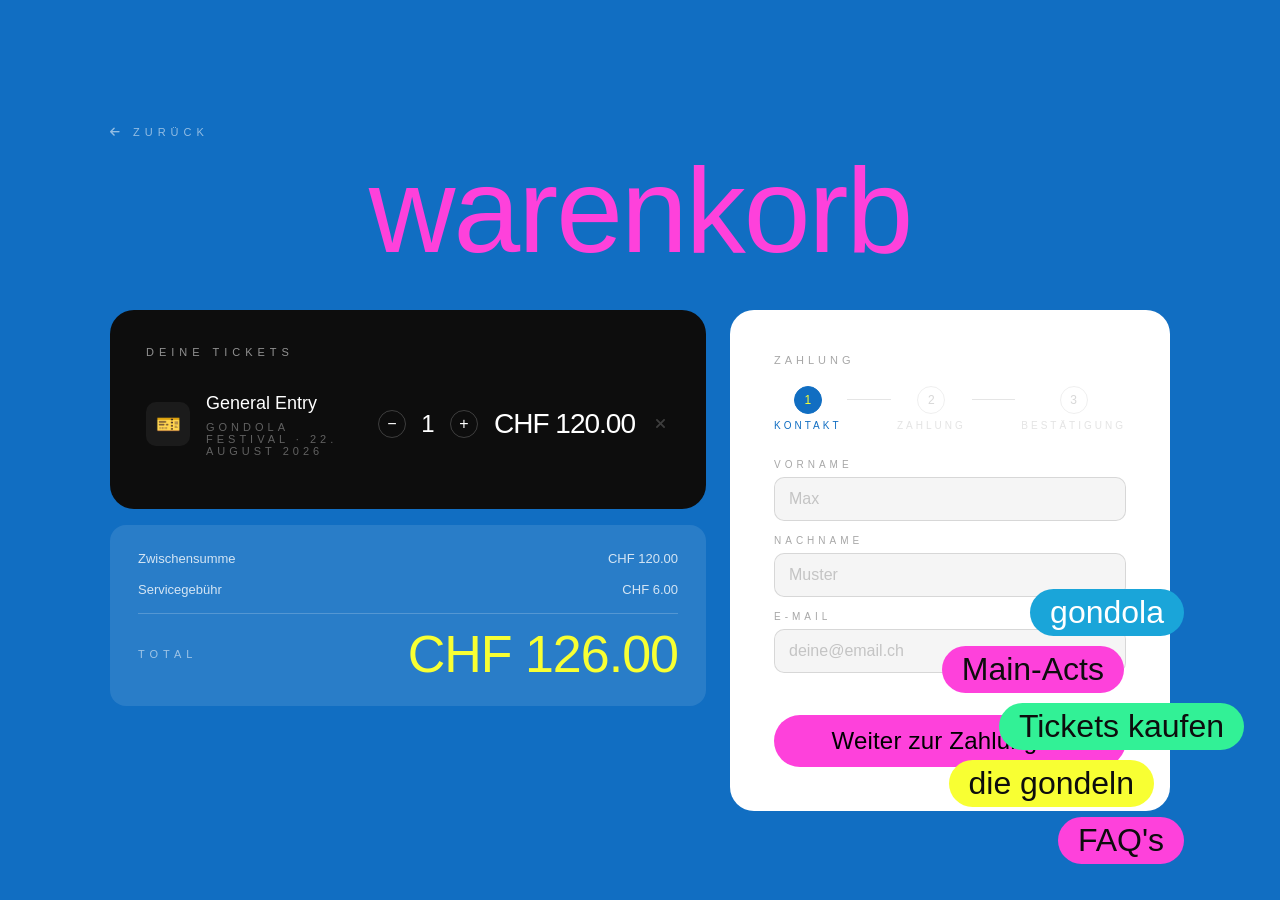
==== cart.html @ 813f3843 "Warenkorb mit Checkout und Zahlungslogik hinzugefügt" ====
<!DOCTYPE html>
<html lang="de">

<head>
    <meta charset="UTF-8">
    <meta name="viewport" content="width=device-width, initial-scale=1.0">
    <title>GONDOLA – Warenkorb</title>
    <link rel="preconnect" href="https://fonts.googleapis.com">
    <link rel="preconnect" href="https://fonts.gstatic.com" crossorigin>
    <link rel="stylesheet" href="style.css">
    <link rel="stylesheet" href="navigation.css">
    <link rel="stylesheet" href="cart.css">
    <link rel="stylesheet" href="https://use.typekit.net/fze1rbx.css">
    <link rel="stylesheet" href="https://cdnjs.cloudflare.com/ajax/libs/font-awesome/6.5.0/css/all.min.css">
</head>

<body>

    <!-- NAVIGATION -->
    <section class="navigation">
        <nav class="gondola-nav" aria-label="Seitennavigation">
            <a href="index.html" class="nav-pill nav-pill--logo">gondola</a>
            <a href="index.html#lineup" class="nav-pill nav-pill--acts">Main-Acts</a>
            <a href="index.html#ticket" class="nav-pill nav-pill--ticket">Tickets kaufen</a>
            <a href="index.html#info" class="nav-pill nav-pill--gondel">die gondeln</a>
            <a href="index.html#steps" class="nav-pill nav-pill--faq">FAQ's</a>
        </nav>
    </section>

    <!-- CART PAGE -->
    <main class="cart-page">

        <div class="cart-container">

            <!-- HEADER -->
            <div class="cart-header">
                <a href="index.html" class="cart-back">
                    <i class="fa fa-arrow-left"></i> Zurück
                </a>
                <h1 class="cart-title">Warenkorb</h1>
            </div>

            <!-- EMPTY STATE -->
            <div class="cart-empty" id="cartEmpty">
                <div class="cart-empty__icon">
                    <i class="fa fa-shopping-cart"></i>
                </div>
                <p class="cart-empty__text">Dein Warenkorb ist leer.</p>
                <a href="index.html#ticket" class="cart-empty__btn">Tickets kaufen</a>
            </div>

            <!-- CART CONTENT (visible when items exist) -->
            <div class="cart-content" id="cartContent">

                <!-- LEFT: Items + Summary -->
                <div class="cart-left">

                    <!-- Items list -->
                    <div class="cart-items-block">
                        <h2 class="cart-section-title">Deine Tickets</h2>
                        <div id="cartItemsList"></div>
                    </div>

                    <!-- Order summary -->
                    <div class="cart-summary-block">
                        <div class="cart-summary-row">
                            <span>Zwischensumme</span>
                            <span id="summarySubtotal">CHF 0.00</span>
                        </div>
                        <div class="cart-summary-row">
                            <span>Servicegebühr</span>
                            <span id="summaryFee">CHF 0.00</span>
                        </div>
                        <div class="cart-summary-row cart-summary-row--total">
                            <span>Total</span>
                            <span id="summaryTotal">CHF 0.00</span>
                        </div>
                    </div>
                </div>

                <!-- RIGHT: Checkout form -->
                <div class="cart-right">
                    <h2 class="cart-section-title">Zahlung</h2>

                    <!-- Step indicator -->
                    <div class="cart-steps">
                        <div class="cart-step cart-step--active" id="step1Indicator">
                            <span class="cart-step__num">1</span>
                            <span class="cart-step__label">Kontakt</span>
                        </div>
                        <div class="cart-step__line"></div>
                        <div class="cart-step" id="step2Indicator">
                            <span class="cart-step__num">2</span>
                            <span class="cart-step__label">Zahlung</span>
                        </div>
                        <div class="cart-step__line"></div>
                        <div class="cart-step" id="step3Indicator">
                            <span class="cart-step__num">3</span>
                            <span class="cart-step__label">Bestätigung</span>
                        </div>
                    </div>

                    <!-- STEP 1: Contact info -->
                    <div class="checkout-step" id="step1">
                        <div class="form-group">
                            <label class="form-label" for="firstName">Vorname</label>
                            <input class="form-input" type="text" id="firstName" placeholder="Max" />
                        </div>
                        <div class="form-group">
                            <label class="form-label" for="lastName">Nachname</label>
                            <input class="form-input" type="text" id="lastName" placeholder="Muster" />
                        </div>
                        <div class="form-group">
                            <label class="form-label" for="email">E-Mail</label>
                            <input class="form-input" type="email" id="email" placeholder="deine@email.ch" />
                        </div>
                        <div class="form-error" id="step1Error"></div>
                        <button class="cart-btn cart-btn--primary" onclick="goToStep2()">
                            Weiter zur Zahlung →
                        </button>
                    </div>

                    <!-- STEP 2: Payment -->
                    <div class="checkout-step hidden" id="step2">

                        <!-- Payment method toggle -->
                        <div class="payment-methods">
                            <button class="payment-tab payment-tab--active" id="tabCard" onclick="selectMethod('card')">
                                <i class="fa fa-credit-card"></i> Kreditkarte
                            </button>
                            <button class="payment-tab" id="tabTwint" onclick="selectMethod('twint')">
                                <img src="images/twint-logo.svg" alt="TWINT" class="twint-logo" onerror="this.style.display='none'; this.nextSibling.style.display='inline'">
                                <span style="display:none;">TWINT</span>
                                TWINT
                            </button>
                        </div>

                        <!-- Credit card form -->
                        <div id="cardForm">
                            <div class="form-group">
                                <label class="form-label" for="cardName">Name auf der Karte</label>
                                <input class="form-input" type="text" id="cardName" placeholder="MAX MUSTER" />
                            </div>
                            <div class="form-group">
                                <label class="form-label" for="cardNumber">Kartennummer</label>
                                <div class="card-input-wrapper">
                                    <input class="form-input" type="text" id="cardNumber" placeholder="0000 0000 0000 0000" maxlength="19" oninput="formatCardNumber(this)" />
                                    <div class="card-icons">
                                        <i class="fa-brands fa-cc-visa"></i>
                                        <i class="fa-brands fa-cc-mastercard"></i>
                                    </div>
                                </div>
                            </div>
                            <div class="form-row">
                                <div class="form-group">
                                    <label class="form-label" for="cardExpiry">Ablaufdatum</label>
                                    <input class="form-input" type="text" id="cardExpiry" placeholder="MM/JJ" maxlength="5" oninput="formatExpiry(this)" />
                                </div>
                                <div class="form-group">
                                    <label class="form-label" for="cardCvc">CVV</label>
                                    <input class="form-input" type="text" id="cardCvc" placeholder="123" maxlength="3" />
                                </div>
                            </div>
                        </div>

                        <!-- TWINT form -->
                        <div id="twintForm" class="hidden">
                            <div class="twint-info">
                                <div class="twint-qr">
                                    <div class="twint-qr__placeholder">
                                        <i class="fa fa-qrcode"></i>
                                    </div>
                                    <p class="twint-qr__label">QR-Code mit TWINT-App scannen</p>
                                </div>
                                <div class="twint-phone">
                                    <p class="form-label">Oder Handynummer eingeben</p>
                                    <div class="form-group">
                                        <label class="form-label" for="twintPhone">Handynummer</label>
                                        <input class="form-input" type="tel" id="twintPhone" placeholder="+41 79 000 00 00" />
                                    </div>
                                </div>
                            </div>
                        </div>

                        <div class="form-error" id="step2Error"></div>

                        <div class="checkout-actions">
                            <button class="cart-btn cart-btn--secondary" onclick="goToStep1()">← Zurück</button>
                            <button class="cart-btn cart-btn--primary" onclick="processPayment()">
                                Jetzt bezahlen · <span id="payBtnTotal">CHF 0.00</span>
                            </button>
                        </div>

                        <div class="cart-secure">
                            <i class="fa fa-lock"></i> Sichere SSL-Verschlüsselung
                        </div>
                    </div>

                    <!-- STEP 3: Confirmation -->
                    <div class="checkout-step hidden" id="step3">
                        <div class="confirmation">
                            <div class="confirmation__icon">
                                <i class="fa fa-check"></i>
                            </div>
                            <h3 class="confirmation__title">Bestellung bestätigt!</h3>
                            <p class="confirmation__text">
                                Deine Tickets für GONDOLA 2026 wurden erfolgreich bestellt.<br>
                                Du erhältst dein PDF-Ticket in Kürze per E-Mail an <strong id="confirmEmail"></strong>.
                            </p>
                            <div class="confirmation__details">
                                <div class="confirmation__row">
                                    <span>Event</span>
                                    <span>GONDOLA Festival 2026</span>
                                </div>
                                <div class="confirmation__row">
                                    <span>Datum</span>
                                    <span>22. August 2026</span>
                                </div>
                                <div class="confirmation__row">
                                    <span>Ort</span>
                                    <span>Säntis, Schwägalp</span>
                                </div>
                                <div class="confirmation__row confirmation__row--total">
                                    <span>Bezahlt</span>
                                    <span id="confirmTotal"></span>
                                </div>
                            </div>
                            <a href="index.html" class="cart-btn cart-btn--primary" style="text-align:center; display:block;">Zurück zur Startseite</a>
                        </div>
                    </div>

                </div>
            </div>

        </div>
    </main>

    <script src="cart.js"></script>

</body>
</html>
---- style.css ----
/* ============================================
   RESET & GLOBAL
   ============================================ */

* {
    margin: 0;
    padding: 0;
    box-sizing: border-box;
}

html,
body {
    width: 100%;
    height: 100%;
    overflow-x: hidden;
    text-rendering: optimizeLegibility;
    -webkit-font-smoothing: antialiased;
    scroll-behavior: smooth;
    scroll-snap-type: y mandatory;
}

body {
    font-family: 'DM Sans', -apple-system, BlinkMacSystemFont, sans-serif;
    color: #0d0d0d;
}


/* ============================================
   HERO SECTION (Partnerin – unverändert)
   ============================================ */

.hero {
    width: 100%;
    height: 100vh;
    min-height: 600px;
    display: flex;
    flex-direction: column;
    overflow: hidden;
    background-color: #1AA5D9;
    position: relative;
}

.hero-info {
    text-align: center;
    padding: 0 20px;
    flex: 1 1 auto;
    display: flex;
    flex-direction: column;
    justify-content: center;
}

.hero-subtitle {
    font-size: clamp(14px, 2vw, 24px);
    font-weight: 500;
    color: rgba(255, 255, 255, 0.9);
    margin-bottom: 8px;
    letter-spacing: 0.5px;
    text-transform: uppercase;
}

.hero-date {
    font-size: clamp(12px, 1.8vw, 20px);
    font-weight: 400;
    color: rgba(255, 255, 255, 0.8);
    letter-spacing: 0.3px;
}

.hero-content {
    position: relative;
    width: 100%;
    height: 80%;
    display: flex;
    flex-direction: column;
    align-items: center;
    --font-size: clamp(60px, 15vw, 400px);
}

.hero-title {
    font-family: please-vf;
    position: absolute;
    top: 0;
    line-height: 1;
    font-size: var(--font-size);
    font-weight: 900;
    letter-spacing: -2px;
    color: #FE41DB;
    text-align: center;
    white-space: nowrap;
}

.mountain-image {
    display: block;
    z-index: 10;
    object-fit: cover;
    object-position: center top;
    margin-top: calc(var(--font-size) / 2);
    width: 100%;
    height: 100%;
}

/* ============================================
   GONDELA / CABLE CARS
   ============================================ */

.cable-line {
    position: absolute;
    inset: 0;
    z-index: 20;
    pointer-events: none;
}

.gondola {
    position: absolute;
    width: clamp(48px, 7.5vw, 96px);
    left: 0;
    bottom: 0;
    will-change: transform;
    animation: gondolaRide 18s linear infinite both;
}

.gondola--1 {
    animation-delay: 0s;
}

.gondola--2 {
    animation-delay: 4.5s;
}

.gondola--3 {
    animation-delay: 9s;
}

.gondola--4 {
    animation-delay: 13.5s;
}

@keyframes gondolaRide {
    0% {
        transform: translate(-100%, 50%);
    }

    100% {
        transform: translate(110vw, -50vh);
    }
}

@media (max-width: 768px) {
    .gondola {
        width: clamp(28px, 8vw, 52px);
    }
}

@media (max-width: 480px) {
    .gondola {
        width: clamp(22px, 7vw, 40px);
    }
}

/* ============================================
   INFO BLOCK
   ============================================ */





















/* ============================================
   ANIMATIONS
   ============================================ */

@keyframes revealUp {
    from {
        opacity: 0;
        transform: translateY(30px);
    }

    to {
        opacity: 1;
        transform: translateY(0);
    }
}

@keyframes fadeIn {
    from {
        opacity: 0;
        transform: translateY(20px);
    }

    to {
        opacity: 1;
        transform: translateY(0);
    }
}

/* ============================================
   RESPONSIVE
   ============================================ */

@media (max-width: 768px) {
    .main-inner {
        padding: 0 24px;
    }

    .info-block {
        margin-top: 60px;
    }
}

@media (max-width: 480px) {
    .hero {
        min-height: 400px;
    }

    .hero-subtitle {
        font-size: clamp(12px, 3vw, 16px);
    }

    .hero-date {
        font-size: clamp(10px, 2.5vw, 14px);
    }

    .main-inner {
        padding: 0 16px;
    }

    .lineup-tier {
        flex-wrap: wrap;
        justify-content: center;
        gap: 0 12px;
    }

    .step-num {
        min-width: 50px;
    }

    .step-desc {
        padding-left: 16px;
    }
}

@media (max-width: 360px) {
    .hero {
        min-height: 350px;
    }
}






/* ============================================
   SCROLL-HINWEIS SECTION
   ============================================ */

.scroll-hint {
    position: relative;
    width: 100%;
    min-height: 100vh;
    padding: 60px 20px;
    display: flex;
    flex-direction: column;
    align-items: center;
    justify-content: center;
    background-color: #ffffff;
    text-align: center;
    z-index: 10;
}

.scroll-hint h2 {
    font-size: clamp(28px, 5vw, 48px);
    font-weight: 900;
    color: #107DFE;
    margin-bottom: 16px;
    letter-spacing: -0.5px;
}

.scroll-hint p {
    font-size: clamp(14px, 2vw, 20px);
    color: #666666;
    margin-bottom: 40px;
    max-width: 600px;
}

.scroll-arrow {
    margin-top: 20px;
    color: #107DFE;
    animation: bounceArrow 2s infinite;
}

.scroll-arrow svg {
    display: block;
}

@keyframes bounceArrow {

    0%,
    100% {
        transform: translateY(0);
    }

    50% {
        transform: translateY(10px);
    }
}

/* ============================================
   ANIMATION & EFFECTS
   ============================================ */

@keyframes fadeIn {
    from {
        opacity: 0;
        transform: translateY(20px);
    }

    to {
        opacity: 1;
        transform: translateY(0);
    }
}

/* .hero-info {
    animation: fadeIn 1s ease-out 0.3s both;
} */

/* .hero-title {
    animation: fadeIn 1s ease-out 0.6s both;
} */

.hero-mountain {
    animation: fadeIn 1.2s ease-out 0.9s both;
}

/* ============================================
   RESPONSIVENESS FOR SCROLL-HINT SECTION
   ============================================ */

@media (max-width: 768px) {
    .scroll-hint {
        min-height: 80vh;
        padding: 40px 20px;
    }

    .scroll-hint h2 {
        font-size: clamp(24px, 4vw, 40px);
    }

    .scroll-hint p {
        font-size: clamp(13px, 1.8vw, 18px);
    }
}

@media (max-width: 480px) {
    .scroll-hint {
        min-height: 70vh;
        padding: 30px 16px;
    }

    .scroll-hint h2 {
        margin-bottom: 12px;
    }

    .scroll-hint p {
        margin-bottom: 30px;
    }

    .scroll-arrow svg {
        width: 20px;
        height: 20px;
    }
}
/* ===== WARENKORB ===== */

.cart-icon {
    position: fixed;
    top: 24px;
    right: 24px;
    z-index: 9999;

    width: 48px;
    height: 48px;
    border-radius: 50%;

    display: flex;
    align-items: center;
    justify-content: center;

    cursor: pointer;

    background: #1AA5D9;
    color: white;

    font-size: 20px;
}

.cart-icon span {
    position: absolute;
    top: -5px;
    right: -5px;

    min-width: 18px;
    height: 18px;

    background: #107DFE;
    color: white;

    font-size: 20px;
    border-radius: 50%;

    display: flex;
    align-items: center;
    justify-content: center;
}

.cart {
    position: fixed;
    top: 80px;
    right: 24px;
    z-index: 9999;

    width: 260px;
    padding: 15px;

    border-radius: 12px;

    background: white;
    box-shadow: 0 10px 30px rgba(0,0,0,0.2);
}

.cart li {
    padding: 6px 0;
    font-size: 14px;
    border-bottom: 1px solid #eee;
}

.hidden {
    display: none;
}
---- navigation.css ----
.gondola-nav {
    position: fixed;
    bottom: 36px;
    right: 36px;
    z-index: 1000;
    display: flex;
    flex-direction: column;
    align-items: flex-end;
    gap: 10px;
    pointer-events: none;
}

.nav-pill {
    pointer-events: all;
    display: inline-flex;
    align-items: center;
    padding: 5px 20px;
    border-radius: 100px;
    font-family: please-vf, 'Bebas Neue', sans-serif;
    font-size: 32px;
    font-weight: 300;
    color: #0d0d0d;
    text-decoration: none;
    white-space: nowrap;
    cursor: pointer;
    transition: transform 0.2s cubic-bezier(0.34, 1.56, 0.64, 1), filter 0.2s ease;
}

.nav-pill:hover {
    transform: scale(1.07) translateX(-4px);
    filter: brightness(1.08);
}

.nav-pill:active {
    transform: scale(0.97);
}

.nav-pill--logo {
    background: #1AA5D9;
    color: #ffffff;
    border-radius: 200px;
    padding: 5px 20px;
    margin-right: 60px;
}
.nav-pill--logo:hover {
  filter: drop-shadow(0 0 8px #1AA5D9) drop-shadow(0 0 22px rgba(26, 165, 217, 0.6));
}

.nav-pill--acts {
    background: #FE41DB;
    margin-right: 120px;
}
.nav-pill--acts:hover {
  filter: drop-shadow(0 0 8px #FE41DB) drop-shadow(0 0 22px rgba(254, 65, 219, 0.6));
}

.nav-pill--ticket {
    background: #32F196;
    margin-right: 0px;
}
.nav-pill--ticket:hover {
  filter: drop-shadow(0 0 8px #32F196) drop-shadow(0 0 22px rgba(50, 241, 150, 0.6));
}


.nav-pill--gondel {
    background: #F8FF33;
    margin-right: 90px;
}
.nav-pill--gondel:hover {
  filter: drop-shadow(0 0 8px #F8FF33) drop-shadow(0 0 22px rgba(248, 255, 51, 0.6));
}

.nav-pill--faq {
    background: #FE41DB;
    margin-right: 60px;
}
.nav-pill--faq:hover {
  filter: drop-shadow(0 0 8px #FE41DB) drop-shadow(0 0 22px rgba(254, 65, 219, 0.6));
}

.nav-pill.is-active {
    outline: 3px solid #0d0d0d;
    outline-offset: 2px;
}

@media (max-width: 768px) {
    .gondola-nav {
        bottom: 20px;
        right: 50%;
        transform: translateX(50%);
        flex-direction: row;
        flex-wrap: wrap;
        justify-content: center;
        gap: 6px;
        width: calc(100% - 32px);
    }

    .nav-pill {
        font-size: 17px;
        padding: 10px 18px;
    }

    .nav-pill--acts,
    .nav-pill--ticket,
    .nav-pill--gondel,
    .nav-pill--faq {
        margin-right: 0;
    }

    .nav-cart-circle {
        width: 40px;
        height: 40px;
    }
}
---- cart.css ----
/* ═══════════════════════════════════════
   CART PAGE
   Design-System orientiert an ticket.css
   ─────────────────────────────────────
   Farben:
     Background    #116EC2
     Akzent Pink   #FE41DB
     Akzent Gelb   #F8FF33
     Akzent Grün   #32F196
     Akzent Blau   #1AA5D9
     Dunkel        #0d0d0d
     Weiss         #ffffff
   ─────────────────────────────────────
   Typografie:
     H1 Titel      please-vf, 900, 64px, lowercase
     H2            please-display-vf, 500, 48px
     H3            please-display-vf, 500, 36px
     H4            please-display-vf, 500, 24px
     Paragraph     Elza, 400, 18px, lh 1.5
     Small         Elza, 400, 11px, ls 5px, uppercase
   ═══════════════════════════════════════ */

/* ── Base ── */
.cart-page,
.cart-page * {
    font-family: 'Elza', 'DM Sans', sans-serif;
    font-weight: 400;
}

/* ═══════════════════════════════════════
   LAYOUT
   ═══════════════════════════════════════ */

.cart-page {
    width: 100%;
    min-height: 100vh;
    background-color: #116EC2;
    display: flex;
    align-items: flex-start;
    justify-content: center;
    padding: clamp(100px, 14vh, 140px) clamp(16px, 5vw, 80px) clamp(60px, 10vh, 120px);
    position: relative;
    overflow: hidden;
}

.cart-container {
    width: 100%;
    max-width: 1060px;
    display: flex;
    flex-direction: column;
    gap: 40px;
    position: relative;
    z-index: 1;
}

/* ── Header ── */
.cart-header {
    display: flex;
    flex-direction: column;
    align-items: center;
    text-align: center;
    gap: 12px;
    opacity: 0;
    transform: translateY(24px);
    transition: opacity 0.7s cubic-bezier(0.22,1,0.36,1), transform 0.7s cubic-bezier(0.22,1,0.36,1);
}
.cart-header.revealed { opacity: 1; transform: translateY(0); }

.cart-back {
    display: inline-flex;
    align-items: center;
    gap: 8px;
    color: rgba(255,255,255,0.55);
    text-decoration: none;
    font-family: 'Elza', 'DM Sans', sans-serif;
    font-size: 11px;
    font-weight: 400;
    letter-spacing: 5px;
    text-transform: uppercase;
    align-self: flex-start;
    transition: color 0.2s;
}
.cart-back:hover { color: #F8FF33; }

/* H1 — please-vf Heavy 64px lowercase */
.cart-title {
    font-family: please-vf, 'Bebas Neue', sans-serif;
    font-size: clamp(48px, 10vw, 120px);
    font-weight: 500;
    line-height: 1;
    color: #FE41DB;
    letter-spacing: -2px;
    text-transform: lowercase;
    margin: 0;
}

/* ── Empty state ── */
.cart-empty {
    display: flex;
    flex-direction: column;
    align-items: center;
    justify-content: center;
    gap: 20px;
    padding: 80px 24px;
    text-align: center;
}
.cart-empty__icon {
    font-size: 48px;
    color: rgba(255,255,255,0.2);
}
.cart-empty__text {
    font-family: 'Elza', 'DM Sans', sans-serif;
    font-weight: 400;
    font-size: 18px;
    line-height: 1.5;
    color: rgba(255,255,255,0.7);
}
.cart-empty__btn {
    display: inline-block;
    background: #FE41DB;
    color: #000;
    font-family: please-vf, 'Bebas Neue', sans-serif;
    font-weight: 300;
    font-size: 22px;
    padding: 12px 32px;
    border-radius: 100px;
    text-decoration: none;
    transition: filter 0.2s, transform 0.15s;
    letter-spacing: 0.2px;
}
.cart-empty__btn:hover {
    filter: drop-shadow(0 0 3px #FE41DB) drop-shadow(0 0 7px #FE41DB);
    transform: scale(1.04);
}

/* ── Two-column grid ── */
.cart-content {
    display: grid;
    grid-template-columns: 1fr 440px;
    gap: 24px;
    align-items: start;
    opacity: 0;
    transform: translateY(32px);
    transition: opacity 0.75s cubic-bezier(0.22,1,0.36,1) 0.15s, transform 0.75s cubic-bezier(0.22,1,0.36,1) 0.15s;
}
.cart-content.revealed { opacity: 1; transform: translateY(0); }

@media (max-width: 900px) {
    .cart-content { grid-template-columns: 1fr; }
}

/* ─────────────────────────────────────
   LEFT COLUMN
   ───────────────────────────────────── */

/* Section title — Elza uppercase tracking (wie ticket-eyebrow) */
.cart-section-title {
    font-family: 'Elza', 'DM Sans', sans-serif;
    font-size: 11px;
    font-weight: 400;
    letter-spacing: 5px;
    text-transform: uppercase;
    color: rgba(255,255,255,0.55);
    margin: 0 0 16px;
}

/* Items block — weisser Karten-Look wie ticket-card */
.cart-items-block {
    background: #0d0d0d;
    border-radius: 24px;
    padding: clamp(20px, 4vw, 36px);
    margin-bottom: 16px;
}

.cart-item {
    display: flex;
    align-items: center;
    gap: 16px;
    padding: 16px 0;
    border-bottom: 1px solid rgba(255,255,255,0.07);
}
.cart-item:last-child { border-bottom: none; }

.cart-item__badge {
    width: 44px;
    height: 44px;
    background: rgba(255,255,255,0.06);
    border-radius: 10px;
    display: flex;
    align-items: center;
    justify-content: center;
    font-size: 20px;
    flex-shrink: 0;
}

.cart-item__info { flex: 1; }

.cart-item__name {
    font-family: 'Elza', 'DM Sans', sans-serif;
    font-weight: 400;
    font-size: 18px;
    line-height: 1.5;
    color: #fff;
    margin: 0 0 4px;
}
.cart-item__sub {
    font-family: 'Elza', 'DM Sans', sans-serif;
    font-size: 11px;
    font-weight: 400;
    letter-spacing: 4px;
    text-transform: uppercase;
    color: rgba(255,255,255,0.35);
    margin: 0;
}

.cart-item__qty { display: flex; align-items: center; gap: 12px; }
.cart-item__qty-btn {
    width: 28px;
    height: 28px;
    border-radius: 50%;
    border: 1px solid rgba(255,255,255,0.2);
    background: transparent;
    color: #fff;
    font-size: 16px;
    cursor: pointer;
    display: flex;
    align-items: center;
    justify-content: center;
    transition: background 0.2s, border-color 0.2s;
}
.cart-item__qty-btn:hover { background: rgba(255,255,255,0.1); border-color: rgba(255,255,255,0.4); }

.cart-item__qty-num {
    font-family: please-vf, sans-serif;
    font-weight: 500;
    font-size: 24px;
    color: #fff;
    min-width: 20px;
    text-align: center;
    line-height: 1;
}

.cart-item__price {
    font-family: please-vf, sans-serif;
    font-weight: 500;
    font-size: 28px;
    color: #fff;
    min-width: 100px;
    text-align: right;
    letter-spacing: -1px;
    line-height: 1;
}

.cart-item__remove {
    background: transparent;
    border: none;
    color: rgba(255,255,255,0.2);
    font-size: 14px;
    cursor: pointer;
    padding: 4px;
    transition: color 0.2s;
}
.cart-item__remove:hover { color: #FE41DB; }

/* Summary block */
.cart-summary-block {
    background: rgba(255,255,255,0.1);
    border-radius: 16px;
    padding: 18px 28px;
}

.cart-summary-row {
    display: flex;
    justify-content: space-between;
    align-items: center;
    font-family: 'Elza', 'DM Sans', sans-serif;
    font-size: 13px;
    font-weight: 400;
    color: rgba(255,255,255,0.8);
    padding: 8px 0;
}

/* Total — please-vf wie ticket-price__amount */
.cart-summary-row--total {
    border-top: 1px solid rgba(255,255,255,0.2);
    margin-top: 8px;
    padding-top: 14px;
}
.cart-summary-row--total span:first-child {
    font-family: 'Elza', 'DM Sans', sans-serif;
    font-size: 11px;
    font-weight: 400;
    letter-spacing: 5px;
    text-transform: uppercase;
    color: rgba(255,255,255,0.55);
}
.cart-summary-row--total span:last-child {
    font-family: please-vf, 'Bebas Neue', sans-serif;
    font-size: clamp(36px, 5vw, 52px);
    font-weight: 500;
    color: #F8FF33;
    letter-spacing: -1px;
    line-height: 1;
}

/* ─────────────────────────────────────
   RIGHT COLUMN — Checkout panel
   Weisse Karte wie ticket-card__right
   ───────────────────────────────────── */

.cart-right {
    background: #ffffff;
    border-radius: 24px;
    padding: clamp(28px, 5vw, 44px);
    position: sticky;
    top: 100px;
    display: flex;
    flex-direction: column;
    gap: 0;
}

/* Section title im weissen Panel */
.cart-right .cart-section-title {
    font-size: 11px;
    letter-spacing: 4px;
    text-transform: uppercase;
    color: rgba(0,0,0,0.35);
    margin-bottom: 20px;
}

/* ── Steps ── */
.cart-steps {
    display: flex;
    align-items: center;
    margin-bottom: 28px;
}
.cart-step {
    display: flex;
    flex-direction: column;
    align-items: center;
    gap: 6px;
    opacity: 0.3;
    transition: opacity 0.3s;
}
.cart-step--active { opacity: 1; }
.cart-step--done   { opacity: 0.5; }

.cart-step__num {
    width: 28px;
    height: 28px;
    border-radius: 50%;
    border: 1.5px solid rgba(0,0,0,0.2);
    display: flex;
    align-items: center;
    justify-content: center;
    font-family: 'Elza', 'DM Sans', sans-serif;
    font-size: 12px;
    font-weight: 400;
    color: rgba(0,0,0,0.5);
    background: transparent;
    transition: all 0.3s;
}
.cart-step--active .cart-step__num {
    background: #116EC2;
    color: #F8FF33;
    border-color: #116EC2;
}
.cart-step--done .cart-step__num {
    background: rgba(0,0,0,0.08);
    border-color: rgba(0,0,0,0.15);
    color: rgba(0,0,0,0.4);
}

.cart-step__label {
    font-family: 'Elza', 'DM Sans', sans-serif;
    font-size: 10px;
    font-weight: 400;
    letter-spacing: 3px;
    text-transform: uppercase;
    color: rgba(0,0,0,0.35);
    white-space: nowrap;
}
.cart-step--active .cart-step__label { color: #116EC2; }

.cart-step__line {
    flex: 1;
    height: 1px;
    background: rgba(0,0,0,0.1);
    margin: 0 6px;
    margin-bottom: 18px;
}

/* ── Forms ── */
.checkout-step.hidden { display: none; }
.form-group { margin-bottom: 14px; }

.form-label {
    display: block;
    font-family: 'Elza', 'DM Sans', sans-serif;
    font-size: 10px;
    font-weight: 400;
    letter-spacing: 4px;
    text-transform: uppercase;
    color: rgba(0,0,0,0.35);
    margin-bottom: 7px;
}
.form-input {
    width: 100%;
    background: rgba(0,0,0,0.04);
    border: 1px solid rgba(0,0,0,0.12);
    border-radius: 10px;
    padding: 12px 14px;
    font-family: 'Elza', 'DM Sans', sans-serif;
    font-size: 16px;
    font-weight: 400;
    color: #0d0d0d;
    outline: none;
    transition: border-color 0.2s;
    box-sizing: border-box;
}
.form-input::placeholder { color: rgba(0,0,0,0.2); }
.form-input:focus { border-color: #116EC2; }
.form-input.error { border-color: #FE41DB; }

.form-row { display: grid; grid-template-columns: 1fr 1fr; gap: 10px; }

.form-error {
    font-family: 'Elza', 'DM Sans', sans-serif;
    font-size: 11px;
    font-weight: 400;
    letter-spacing: 2px;
    text-transform: uppercase;
    color: #FE41DB;
    margin-bottom: 10px;
    min-height: 18px;
}

/* ── Card icons ── */
.card-input-wrapper { position: relative; }
.card-icons {
    position: absolute;
    right: 12px;
    top: 50%;
    transform: translateY(-50%);
    display: flex;
    gap: 4px;
    font-size: 20px;
    color: rgba(0,0,0,0.2);
}

/* ── Payment tabs — wie ticket-badge / ticket-date-chip ── */
.payment-methods {
    display: grid;
    grid-template-columns: 1fr 1fr;
    gap: 8px;
    margin-bottom: 20px;
}
.payment-tab {
    padding: 10px 14px;
    background: transparent;
    border: 1.5px solid rgba(0,0,0,0.12);
    border-radius: 100px;
    color: rgba(0,0,0,0.4);
    font-family: 'Elza', 'DM Sans', sans-serif;
    font-size: 11px;
    font-weight: 700;
    letter-spacing: 3px;
    text-transform: uppercase;
    cursor: pointer;
    display: flex;
    align-items: center;
    justify-content: center;
    gap: 7px;
    transition: all 0.2s;
}
.payment-tab:hover {
    border-color: #116EC2;
    color: #116EC2;
}
/* Aktiver Tab — wie ticket-date-chip */
.payment-tab--active {
    background: #116EC2;
    border-color: #116EC2;
    color: #F8FF33;
}
.twint-logo { height: 16px; }

/* ── TWINT ── */
.twint-info { display: flex; flex-direction: column; gap: 16px; }
.twint-qr {
    display: flex;
    flex-direction: column;
    align-items: center;
    gap: 12px;
    padding: 20px;
    background: rgba(0,0,0,0.03);
    border: 1px dashed rgba(0,0,0,0.12);
    border-radius: 12px;
}
.twint-qr__placeholder {
    width: 90px;
    height: 90px;
    background: rgba(0,0,0,0.06);
    border-radius: 8px;
    display: flex;
    align-items: center;
    justify-content: center;
    font-size: 36px;
    color: rgba(0,0,0,0.2);
}
.twint-qr__label {
    font-family: 'Elza', 'DM Sans', sans-serif;
    font-size: 11px;
    font-weight: 400;
    letter-spacing: 3px;
    text-transform: uppercase;
    color: rgba(0,0,0,0.35);
    margin: 0;
    text-align: center;
}

/* ── Buttons — exakt wie ticket-btn ── */
.cart-btn {
    display: block;
    width: 100%;
    text-align: center;
    font-family: please-vf, 'Bebas Neue', sans-serif;
    font-weight: 300;
    font-size: 24px;
    letter-spacing: 0.2px;
    padding: 14px 24px;
    border-radius: 100px;
    cursor: pointer;
    border: none;
    text-decoration: none;
    line-height: 1;
    transition: transform 0.2s ease-in-out, filter 0.2s ease-in-out;
}
.cart-btn:hover { transform: scale(1.04); }
.cart-btn:active { transform: scale(0.97); }

/* Primary — pink wie ticket-btn__shape */
.cart-btn--primary {
    background: #FE41DB;
    color: #000000;
}
.cart-btn--primary:hover {
    filter: drop-shadow(0 0 3px #FE41DB) drop-shadow(0 0 7px #FE41DB);
}

/* Secondary — blau wie ticket-date-chip */
.cart-btn--secondary {
    background: transparent;
    color: rgba(0,0,0,0.5);
    border: 1.5px solid rgba(0,0,0,0.15);
    width: auto;
    display: inline-block;
    font-size: 18px;
}
.cart-btn--secondary:hover {
    filter: none;
    border-color: #116EC2;
    color: #116EC2;
}

.checkout-actions {
    display: grid;
    grid-template-columns: auto 1fr;
    gap: 10px;
    margin-top: 16px;
}

/* Secure — wie ticket-fine */
.cart-secure {
    display: flex;
    align-items: center;
    justify-content: center;
    gap: 6px;
    font-family: 'Elza', 'DM Sans', sans-serif;
    font-size: 9px;
    font-weight: 400;
    letter-spacing: 2px;
    text-transform: uppercase;
    color: rgba(0,0,0,0.3);
    margin-top: 14px;
}

/* ── Confirmation ── */
.confirmation { text-align: center; padding: 4px 0; }

.confirmation__icon {
    width: 60px;
    height: 60px;
    background: #F8FF33;
    border-radius: 50%;
    display: flex;
    align-items: center;
    justify-content: center;
    font-size: 22px;
    color: #0d0d0d;
    margin: 0 auto 20px;
}

/* H1 — Please Display VF Medium 48px */
.confirmation__title {
    font-family: 'please-display-vf', sans-serif;
    font-size: 48px;
    font-weight: 500;
    line-height: 1.05;
    color: #0d0d0d;
    letter-spacing: -1px;
    margin: 0 0 12px;
}

.confirmation__text {
    font-family: 'Elza', 'DM Sans', sans-serif;
    font-size: 14px;
    font-weight: 400;
    line-height: 1.6;
    color: rgba(0,0,0,0.5);
    margin: 0 0 20px;
}

.confirmation__details {
    background: rgba(0,0,0,0.04);
    border-radius: 12px;
    padding: 16px;
    margin-bottom: 20px;
    text-align: left;
}
.confirmation__row {
    display: flex;
    justify-content: space-between;
    font-family: 'Elza', 'DM Sans', sans-serif;
    font-size: 13px;
    font-weight: 400;
    color: rgba(0,0,0,0.4);
    padding: 5px 0;
}
.confirmation__row span:last-child { color: #0d0d0d; }

/* Total — wie ticket-date-chip */
.confirmation__row--total {
    border-top: 1px solid rgba(0,0,0,0.08);
    margin-top: 8px;
    padding-top: 10px;
}
.confirmation__row--total span:first-child {
    font-family: 'Elza', 'DM Sans', sans-serif;
    font-size: 11px;
    letter-spacing: 4px;
    text-transform: uppercase;
    color: rgba(0,0,0,0.35);
}
.confirmation__row--total span:last-child {
    font-family: please-vf, 'Bebas Neue', sans-serif;
    font-size: 36px;
    font-weight: 500;
    color: #116EC2;
    letter-spacing: -1px;
    line-height: 1;
}

/* ── Utility ── */
.hidden { display: none !important; }

.cart-btn--loading { opacity: 0.6; pointer-events: none; }
.cart-btn--loading::after { content: ' ●●●'; animation: dots 1.2s infinite; }
@keyframes dots {
    0%, 100% { opacity: 1; }
    50%       { opacity: 0.3; }
}
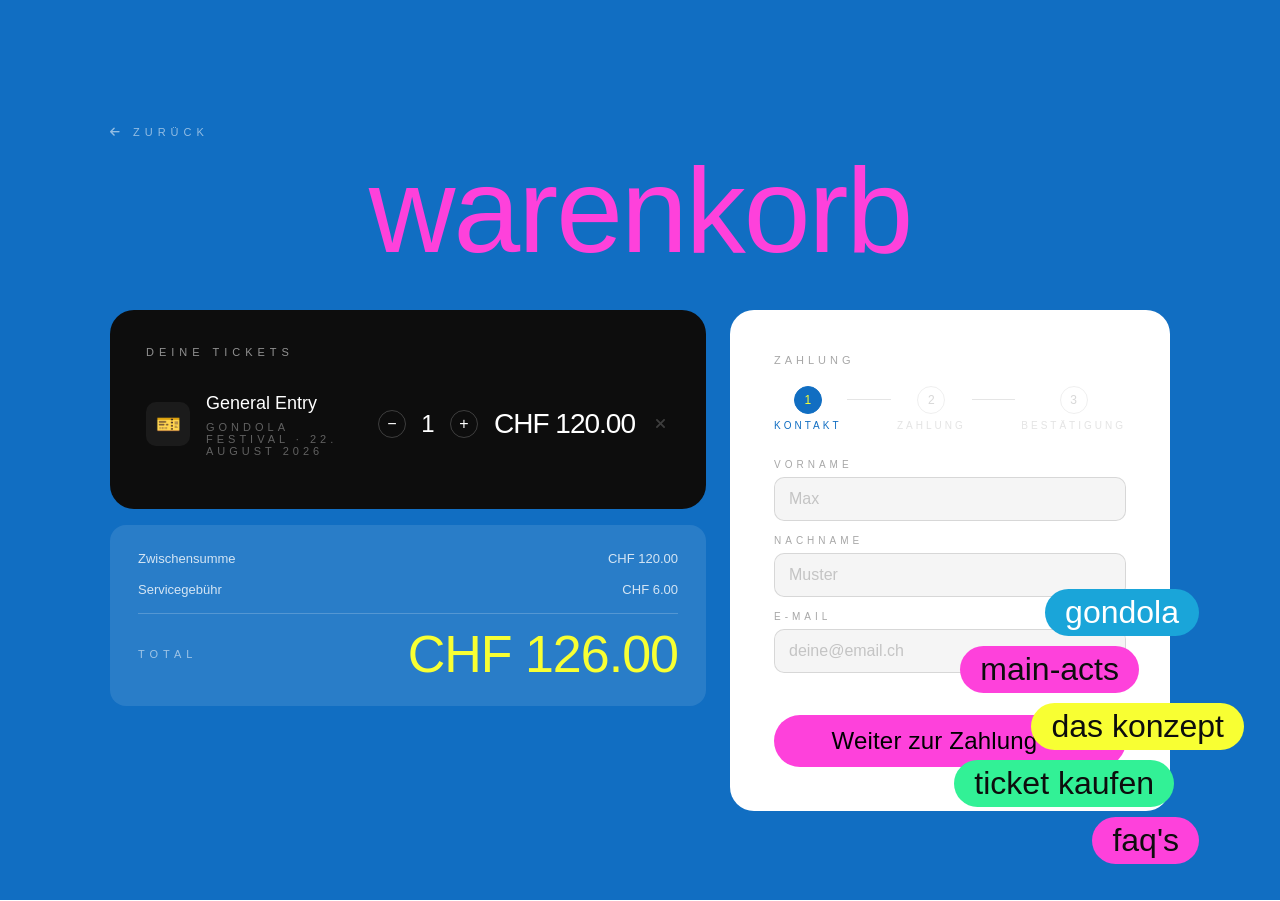
==== commit adb8a99e: "Updating the nav with an active state of caps and changing the responsiveness of the nav" ====
--- a/cart.html
+++ b/cart.html
@@ -7,9 +7,9 @@
     <title>GONDOLA – Warenkorb</title>
     <link rel="preconnect" href="https://fonts.googleapis.com">
     <link rel="preconnect" href="https://fonts.gstatic.com" crossorigin>
-    <link rel="stylesheet" href="style.css">
-    <link rel="stylesheet" href="navigation.css">
-    <link rel="stylesheet" href="cart.css">
+    <link rel="stylesheet" href="stylesheets/style.css">
+    <link rel="stylesheet" href="stylesheets/navigation.css">
+    <link rel="stylesheet" href="stylesheets/cart.css">
     <link rel="stylesheet" href="https://use.typekit.net/fze1rbx.css">
     <link rel="stylesheet" href="https://cdnjs.cloudflare.com/ajax/libs/font-awesome/6.5.0/css/all.min.css">
 </head>
@@ -20,10 +20,10 @@
     <section class="navigation">
         <nav class="gondola-nav" aria-label="Seitennavigation">
             <a href="index.html" class="nav-pill nav-pill--logo">gondola</a>
-            <a href="index.html#lineup" class="nav-pill nav-pill--acts">Main-Acts</a>
-            <a href="index.html#ticket" class="nav-pill nav-pill--ticket">Tickets kaufen</a>
-            <a href="index.html#info" class="nav-pill nav-pill--gondel">die gondeln</a>
-            <a href="index.html#steps" class="nav-pill nav-pill--faq">FAQ's</a>
+            <a href="index.html#lineup" class="nav-pill nav-pill--acts">main-acts</a>
+            <a href="index.html#info" class="nav-pill nav-pill--gondel">das konzept</a>
+            <a href="index.html#ticket" class="nav-pill nav-pill--ticket">ticket kaufen</a>
+            <a href="index.html#steps" class="nav-pill nav-pill--faq">faq's</a>
         </nav>
     </section>
 
--- a/stylesheets/style.css
+++ b/stylesheets/style.css
@@ -0,0 +1,455 @@
+/* ============================================
+   RESET & GLOBAL
+   ============================================ */
+
+* {
+    margin: 0;
+    padding: 0;
+    box-sizing: border-box;
+}
+
+html,
+body {
+    width: 100%;
+    height: 100%;
+    overflow-x: hidden;
+    text-rendering: optimizeLegibility;
+    -webkit-font-smoothing: antialiased;
+    scroll-behavior: smooth;
+    scroll-snap-type: y mandatory;
+}
+
+body {
+    font-family: 'DM Sans', -apple-system, BlinkMacSystemFont, sans-serif;
+    color: #0d0d0d;
+}
+
+
+/* ============================================
+   HERO SECTION (Partnerin – unverändert)
+   ============================================ */
+
+.hero {
+    width: 100%;
+    height: 100vh;
+    min-height: 600px;
+    display: flex;
+    flex-direction: column;
+    overflow: hidden;
+    background-color: #1AA5D9;
+    position: relative;
+}
+
+.hero-info {
+    text-align: center;
+    padding: 0 20px;
+    flex: 1 1 auto;
+    display: flex;
+    flex-direction: column;
+    justify-content: center;
+}
+
+.hero-subtitle {
+    font-size: clamp(14px, 2vw, 24px);
+    font-weight: 500;
+    color: rgba(255, 255, 255, 0.9);
+    margin-bottom: 8px;
+    letter-spacing: 0.5px;
+    text-transform: uppercase;
+}
+
+.hero-date {
+    font-size: clamp(12px, 1.8vw, 20px);
+    font-weight: 400;
+    color: rgba(255, 255, 255, 0.8);
+    letter-spacing: 0.3px;
+}
+
+.hero-content {
+    position: relative;
+    width: 100%;
+    height: 80%;
+    display: flex;
+    flex-direction: column;
+    align-items: center;
+    --font-size: clamp(60px, 15vw, 400px);
+}
+
+.hero-title {
+    font-family: please-vf;
+    position: absolute;
+    top: 0;
+    line-height: 1;
+    font-size: var(--font-size);
+    font-weight: 900;
+    letter-spacing: -2px;
+    color: #FE41DB;
+    text-align: center;
+    white-space: nowrap;
+}
+
+.mountain-image {
+    display: block;
+    z-index: 10;
+    object-fit: cover;
+    object-position: center top;
+    margin-top: calc(var(--font-size) / 2);
+    width: 100%;
+    height: 100%;
+}
+
+/* ============================================
+   GONDELA / CABLE CARS
+   ============================================ */
+
+.cable-line {
+    position: absolute;
+    inset: 0;
+    z-index: 20;
+    pointer-events: none;
+}
+
+.gondola {
+    position: absolute;
+    width: clamp(48px, 7.5vw, 96px);
+    left: 0;
+    bottom: 0;
+    will-change: transform;
+    animation: gondolaRide 18s linear infinite both;
+}
+
+.gondola--1 {
+    animation-delay: 0s;
+}
+
+.gondola--2 {
+    animation-delay: 4.5s;
+}
+
+.gondola--3 {
+    animation-delay: 9s;
+}
+
+.gondola--4 {
+    animation-delay: 13.5s;
+}
+
+@keyframes gondolaRide {
+    0% {
+        transform: translate(-100%, 50%);
+    }
+
+    100% {
+        transform: translate(110vw, -50vh);
+    }
+}
+
+@media (max-width: 768px) {
+    .gondola {
+        width: clamp(28px, 8vw, 52px);
+    }
+}
+
+@media (max-width: 480px) {
+    .gondola {
+        width: clamp(22px, 7vw, 40px);
+    }
+}
+
+/* ============================================
+   INFO BLOCK
+   ============================================ */
+
+
+
+
+
+
+
+
+
+
+
+
+
+
+
+
+
+
+
+
+
+/* ============================================
+   ANIMATIONS
+   ============================================ */
+
+@keyframes revealUp {
+    from {
+        opacity: 0;
+        transform: translateY(30px);
+    }
+
+    to {
+        opacity: 1;
+        transform: translateY(0);
+    }
+}
+
+@keyframes fadeIn {
+    from {
+        opacity: 0;
+        transform: translateY(20px);
+    }
+
+    to {
+        opacity: 1;
+        transform: translateY(0);
+    }
+}
+
+/* ============================================
+   RESPONSIVE
+   ============================================ */
+
+@media (max-width: 768px) {
+    .main-inner {
+        padding: 0 24px;
+    }
+
+    .info-block {
+        margin-top: 60px;
+    }
+}
+
+@media (max-width: 480px) {
+    .hero {
+        min-height: 400px;
+    }
+
+    .hero-subtitle {
+        font-size: clamp(12px, 3vw, 16px);
+    }
+
+    .hero-date {
+        font-size: clamp(10px, 2.5vw, 14px);
+    }
+
+    .main-inner {
+        padding: 0 16px;
+    }
+
+    .lineup-tier {
+        flex-wrap: wrap;
+        justify-content: center;
+        gap: 0 12px;
+    }
+
+    .step-num {
+        min-width: 50px;
+    }
+
+    .step-desc {
+        padding-left: 16px;
+    }
+}
+
+@media (max-width: 360px) {
+    .hero {
+        min-height: 350px;
+    }
+}
+
+
+
+
+
+
+/* ============================================
+   SCROLL-HINWEIS SECTION
+   ============================================ */
+
+.scroll-hint {
+    position: relative;
+    width: 100%;
+    min-height: 100vh;
+    padding: 60px 20px;
+    display: flex;
+    flex-direction: column;
+    align-items: center;
+    justify-content: center;
+    background-color: #ffffff;
+    text-align: center;
+    z-index: 10;
+}
+
+.scroll-hint h2 {
+    font-size: clamp(28px, 5vw, 48px);
+    font-weight: 900;
+    color: #107DFE;
+    margin-bottom: 16px;
+    letter-spacing: -0.5px;
+}
+
+.scroll-hint p {
+    font-size: clamp(14px, 2vw, 20px);
+    color: #666666;
+    margin-bottom: 40px;
+    max-width: 600px;
+}
+
+.scroll-arrow {
+    margin-top: 20px;
+    color: #107DFE;
+    animation: bounceArrow 2s infinite;
+}
+
+.scroll-arrow svg {
+    display: block;
+}
+
+@keyframes bounceArrow {
+
+    0%,
+    100% {
+        transform: translateY(0);
+    }
+
+    50% {
+        transform: translateY(10px);
+    }
+}
+
+/* ============================================
+   ANIMATION & EFFECTS
+   ============================================ */
+
+@keyframes fadeIn {
+    from {
+        opacity: 0;
+        transform: translateY(20px);
+    }
+
+    to {
+        opacity: 1;
+        transform: translateY(0);
+    }
+}
+
+/* .hero-info {
+    animation: fadeIn 1s ease-out 0.3s both;
+} */
+
+/* .hero-title {
+    animation: fadeIn 1s ease-out 0.6s both;
+} */
+
+.hero-mountain {
+    animation: fadeIn 1.2s ease-out 0.9s both;
+}
+
+/* ============================================
+   RESPONSIVENESS FOR SCROLL-HINT SECTION
+   ============================================ */
+
+@media (max-width: 768px) {
+    .scroll-hint {
+        min-height: 80vh;
+        padding: 40px 20px;
+    }
+
+    .scroll-hint h2 {
+        font-size: clamp(24px, 4vw, 40px);
+    }
+
+    .scroll-hint p {
+        font-size: clamp(13px, 1.8vw, 18px);
+    }
+}
+
+@media (max-width: 480px) {
+    .scroll-hint {
+        min-height: 70vh;
+        padding: 30px 16px;
+    }
+
+    .scroll-hint h2 {
+        margin-bottom: 12px;
+    }
+
+    .scroll-hint p {
+        margin-bottom: 30px;
+    }
+
+    .scroll-arrow svg {
+        width: 20px;
+        height: 20px;
+    }
+}
+/* ===== WARENKORB ===== */
+
+.cart-icon {
+    position: fixed;
+    top: 24px;
+    right: 24px;
+    z-index: 9999;
+
+    width: 48px;
+    height: 48px;
+    border-radius: 50%;
+
+    display: flex;
+    align-items: center;
+    justify-content: center;
+
+    cursor: pointer;
+
+    background: #1AA5D9;
+    color: white;
+
+    font-size: 20px;
+}
+
+.cart-icon span {
+    position: absolute;
+    top: -5px;
+    right: -5px;
+
+    min-width: 18px;
+    height: 18px;
+
+    background: #107DFE;
+    color: white;
+
+    font-size: 20px;
+    border-radius: 50%;
+
+    display: flex;
+    align-items: center;
+    justify-content: center;
+}
+
+.cart {
+    position: fixed;
+    top: 80px;
+    right: 24px;
+    z-index: 9999;
+
+    width: 260px;
+    padding: 15px;
+
+    border-radius: 12px;
+
+    background: white;
+    box-shadow: 0 10px 30px rgba(0,0,0,0.2);
+}
+
+.cart li {
+    padding: 6px 0;
+    font-size: 14px;
+    border-bottom: 1px solid #eee;
+}
+
+.hidden {
+    display: none;
+}
--- a/stylesheets/navigation.css
+++ b/stylesheets/navigation.css
@@ -0,0 +1,117 @@
+.gondola-nav {
+    position: fixed;
+    bottom: 36px;
+    right: 36px;
+    z-index: 1000;
+    display: flex;
+    flex-direction: column;
+    align-items: flex-end;
+    gap: 10px;
+    pointer-events: none;
+}
+
+.nav-pill {
+    pointer-events: all;
+    display: inline-flex;
+    align-items: center;
+    padding: 5px 20px;
+    border-radius: 100px;
+    font-family: please-vf, 'Bebas Neue', sans-serif;
+    font-size: 32px;
+    font-weight: 300;
+    color: #0d0d0d;
+    text-decoration: none;
+    white-space: nowrap;
+    cursor: pointer;
+    transition: transform 0.2s cubic-bezier(0.34, 1.56, 0.64, 1), filter 0.2s ease;
+}
+
+.nav-pill:active {
+    transform: scale(0.97);
+}
+
+.nav-pill.is-active {
+    text-transform: uppercase;
+}
+
+.nav-pill--logo {
+    background: #1AA5D9;
+    color: #ffffff;
+    border-radius: 200px;
+    padding: 5px 20px;
+    margin-right: 45px;
+}
+
+.nav-pill--acts {
+    background: #FE41DB;
+    margin-right: 105px;
+}
+
+.nav-pill--ticket {
+    background: #32F196;
+    margin-right: 70px;
+}
+
+.nav-pill--gondel {
+    background: #F8FF33;
+    margin-right: 0px;
+}
+
+.nav-pill--faq {
+    background: #FE41DB;
+    margin-right: 45px;
+}
+
+@media (max-width: 768px) {
+    .gondola-nav {
+        bottom: 20px;
+        right: 50%;
+        transform: translateX(50%);
+        flex-direction: row;
+        flex-wrap: wrap;
+        justify-content: center;
+        gap: 6px;
+        width: calc(100% - 32px);
+    }
+
+    .nav-pill {
+        font-size: 21px;
+        padding: 2px 12px;
+    }
+
+    .nav-pill--logo,
+    .nav-pill--acts,
+    .nav-pill--ticket,
+    .nav-pill--gondel,
+    .nav-pill--faq {
+        margin-right: 0;
+    }
+}
+
+/* Hover-Effekte NUR für Geräte mit Maus-Unterstützung aktivieren */
+@media (hover: hover) {
+    .nav-pill:hover {
+        transform: scale(1.07) translateX(-4px);
+        filter: brightness(1.08);
+    }
+    
+    .nav-pill--logo:hover {
+        filter: drop-shadow(0 0 8px #1AA5D9) drop-shadow(0 0 22px rgba(26, 165, 217, 0.6));
+    }
+    
+    .nav-pill--acts:hover {
+        filter: drop-shadow(0 0 8px #FE41DB) drop-shadow(0 0 22px rgba(254, 65, 219, 0.6));
+    }
+    
+    .nav-pill--ticket:hover {
+        filter: drop-shadow(0 0 8px #32F196) drop-shadow(0 0 22px rgba(50, 241, 150, 0.6));
+    }
+    
+    .nav-pill--gondel:hover {
+        filter: drop-shadow(0 0 8px #F8FF33) drop-shadow(0 0 22px rgba(248, 255, 51, 0.6));
+    }
+    
+    .nav-pill--faq:hover {
+        filter: drop-shadow(0 0 8px #FE41DB) drop-shadow(0 0 22px rgba(254, 65, 219, 0.6));
+    }
+}
--- a/stylesheets/cart.css
+++ b/stylesheets/cart.css
@@ -0,0 +1,670 @@
+/* ═══════════════════════════════════════
+   CART PAGE
+   Design-System orientiert an ticket.css
+   ─────────────────────────────────────
+   Farben:
+     Background    #116EC2
+     Akzent Pink   #FE41DB
+     Akzent Gelb   #F8FF33
+     Akzent Grün   #32F196
+     Akzent Blau   #1AA5D9
+     Dunkel        #0d0d0d
+     Weiss         #ffffff
+   ─────────────────────────────────────
+   Typografie:
+     H1 Titel      please-vf, 900, 64px, lowercase
+     H2            please-display-vf, 500, 48px
+     H3            please-display-vf, 500, 36px
+     H4            please-display-vf, 500, 24px
+     Paragraph     Elza, 400, 18px, lh 1.5
+     Small         Elza, 400, 11px, ls 5px, uppercase
+   ═══════════════════════════════════════ */
+
+/* ── Base ── */
+.cart-page,
+.cart-page * {
+    font-family: 'Elza', 'DM Sans', sans-serif;
+    font-weight: 400;
+}
+
+/* ═══════════════════════════════════════
+   LAYOUT
+   ═══════════════════════════════════════ */
+
+.cart-page {
+    width: 100%;
+    min-height: 100vh;
+    background-color: #116EC2;
+    display: flex;
+    align-items: flex-start;
+    justify-content: center;
+    padding: clamp(100px, 14vh, 140px) clamp(16px, 5vw, 80px) clamp(60px, 10vh, 120px);
+    position: relative;
+    overflow: hidden;
+}
+
+.cart-container {
+    width: 100%;
+    max-width: 1060px;
+    display: flex;
+    flex-direction: column;
+    gap: 40px;
+    position: relative;
+    z-index: 1;
+}
+
+/* ── Header ── */
+.cart-header {
+    display: flex;
+    flex-direction: column;
+    align-items: center;
+    text-align: center;
+    gap: 12px;
+    opacity: 0;
+    transform: translateY(24px);
+    transition: opacity 0.7s cubic-bezier(0.22,1,0.36,1), transform 0.7s cubic-bezier(0.22,1,0.36,1);
+}
+.cart-header.revealed { opacity: 1; transform: translateY(0); }
+
+.cart-back {
+    display: inline-flex;
+    align-items: center;
+    gap: 8px;
+    color: rgba(255,255,255,0.55);
+    text-decoration: none;
+    font-family: 'Elza', 'DM Sans', sans-serif;
+    font-size: 11px;
+    font-weight: 400;
+    letter-spacing: 5px;
+    text-transform: uppercase;
+    align-self: flex-start;
+    transition: color 0.2s;
+}
+.cart-back:hover { color: #F8FF33; }
+
+/* H1 — please-vf Heavy 64px lowercase */
+.cart-title {
+    font-family: please-vf, 'Bebas Neue', sans-serif;
+    font-size: clamp(48px, 10vw, 120px);
+    font-weight: 500;
+    line-height: 1;
+    color: #FE41DB;
+    letter-spacing: -2px;
+    text-transform: lowercase;
+    margin: 0;
+}
+
+/* ── Empty state ── */
+.cart-empty {
+    display: flex;
+    flex-direction: column;
+    align-items: center;
+    justify-content: center;
+    gap: 20px;
+    padding: 80px 24px;
+    text-align: center;
+}
+.cart-empty__icon {
+    font-size: 48px;
+    color: rgba(255,255,255,0.2);
+}
+.cart-empty__text {
+    font-family: 'Elza', 'DM Sans', sans-serif;
+    font-weight: 400;
+    font-size: 18px;
+    line-height: 1.5;
+    color: rgba(255,255,255,0.7);
+}
+.cart-empty__btn {
+    display: inline-block;
+    background: #FE41DB;
+    color: #000;
+    font-family: please-vf, 'Bebas Neue', sans-serif;
+    font-weight: 300;
+    font-size: 22px;
+    padding: 12px 32px;
+    border-radius: 100px;
+    text-decoration: none;
+    transition: filter 0.2s, transform 0.15s;
+    letter-spacing: 0.2px;
+}
+.cart-empty__btn:hover {
+    filter: drop-shadow(0 0 3px #FE41DB) drop-shadow(0 0 7px #FE41DB);
+    transform: scale(1.04);
+}
+
+/* ── Two-column grid ── */
+.cart-content {
+    display: grid;
+    grid-template-columns: 1fr 440px;
+    gap: 24px;
+    align-items: start;
+    opacity: 0;
+    transform: translateY(32px);
+    transition: opacity 0.75s cubic-bezier(0.22,1,0.36,1) 0.15s, transform 0.75s cubic-bezier(0.22,1,0.36,1) 0.15s;
+}
+.cart-content.revealed { opacity: 1; transform: translateY(0); }
+
+@media (max-width: 900px) {
+    .cart-content { grid-template-columns: 1fr; }
+}
+
+/* ─────────────────────────────────────
+   LEFT COLUMN
+   ───────────────────────────────────── */
+
+/* Section title — Elza uppercase tracking (wie ticket-eyebrow) */
+.cart-section-title {
+    font-family: 'Elza', 'DM Sans', sans-serif;
+    font-size: 11px;
+    font-weight: 400;
+    letter-spacing: 5px;
+    text-transform: uppercase;
+    color: rgba(255,255,255,0.55);
+    margin: 0 0 16px;
+}
+
+/* Items block — weisser Karten-Look wie ticket-card */
+.cart-items-block {
+    background: #0d0d0d;
+    border-radius: 24px;
+    padding: clamp(20px, 4vw, 36px);
+    margin-bottom: 16px;
+}
+
+.cart-item {
+    display: flex;
+    align-items: center;
+    gap: 16px;
+    padding: 16px 0;
+    border-bottom: 1px solid rgba(255,255,255,0.07);
+}
+.cart-item:last-child { border-bottom: none; }
+
+.cart-item__badge {
+    width: 44px;
+    height: 44px;
+    background: rgba(255,255,255,0.06);
+    border-radius: 10px;
+    display: flex;
+    align-items: center;
+    justify-content: center;
+    font-size: 20px;
+    flex-shrink: 0;
+}
+
+.cart-item__info { flex: 1; }
+
+.cart-item__name {
+    font-family: 'Elza', 'DM Sans', sans-serif;
+    font-weight: 400;
+    font-size: 18px;
+    line-height: 1.5;
+    color: #fff;
+    margin: 0 0 4px;
+}
+.cart-item__sub {
+    font-family: 'Elza', 'DM Sans', sans-serif;
+    font-size: 11px;
+    font-weight: 400;
+    letter-spacing: 4px;
+    text-transform: uppercase;
+    color: rgba(255,255,255,0.35);
+    margin: 0;
+}
+
+.cart-item__qty { display: flex; align-items: center; gap: 12px; }
+.cart-item__qty-btn {
+    width: 28px;
+    height: 28px;
+    border-radius: 50%;
+    border: 1px solid rgba(255,255,255,0.2);
+    background: transparent;
+    color: #fff;
+    font-size: 16px;
+    cursor: pointer;
+    display: flex;
+    align-items: center;
+    justify-content: center;
+    transition: background 0.2s, border-color 0.2s;
+}
+.cart-item__qty-btn:hover { background: rgba(255,255,255,0.1); border-color: rgba(255,255,255,0.4); }
+
+.cart-item__qty-num {
+    font-family: please-vf, sans-serif;
+    font-weight: 500;
+    font-size: 24px;
+    color: #fff;
+    min-width: 20px;
+    text-align: center;
+    line-height: 1;
+}
+
+.cart-item__price {
+    font-family: please-vf, sans-serif;
+    font-weight: 500;
+    font-size: 28px;
+    color: #fff;
+    min-width: 100px;
+    text-align: right;
+    letter-spacing: -1px;
+    line-height: 1;
+}
+
+.cart-item__remove {
+    background: transparent;
+    border: none;
+    color: rgba(255,255,255,0.2);
+    font-size: 14px;
+    cursor: pointer;
+    padding: 4px;
+    transition: color 0.2s;
+}
+.cart-item__remove:hover { color: #FE41DB; }
+
+/* Summary block */
+.cart-summary-block {
+    background: rgba(255,255,255,0.1);
+    border-radius: 16px;
+    padding: 18px 28px;
+}
+
+.cart-summary-row {
+    display: flex;
+    justify-content: space-between;
+    align-items: center;
+    font-family: 'Elza', 'DM Sans', sans-serif;
+    font-size: 13px;
+    font-weight: 400;
+    color: rgba(255,255,255,0.8);
+    padding: 8px 0;
+}
+
+/* Total — please-vf wie ticket-price__amount */
+.cart-summary-row--total {
+    border-top: 1px solid rgba(255,255,255,0.2);
+    margin-top: 8px;
+    padding-top: 14px;
+}
+.cart-summary-row--total span:first-child {
+    font-family: 'Elza', 'DM Sans', sans-serif;
+    font-size: 11px;
+    font-weight: 400;
+    letter-spacing: 5px;
+    text-transform: uppercase;
+    color: rgba(255,255,255,0.55);
+}
+.cart-summary-row--total span:last-child {
+    font-family: please-vf, 'Bebas Neue', sans-serif;
+    font-size: clamp(36px, 5vw, 52px);
+    font-weight: 500;
+    color: #F8FF33;
+    letter-spacing: -1px;
+    line-height: 1;
+}
+
+/* ─────────────────────────────────────
+   RIGHT COLUMN — Checkout panel
+   Weisse Karte wie ticket-card__right
+   ───────────────────────────────────── */
+
+.cart-right {
+    background: #ffffff;
+    border-radius: 24px;
+    padding: clamp(28px, 5vw, 44px);
+    position: sticky;
+    top: 100px;
+    display: flex;
+    flex-direction: column;
+    gap: 0;
+}
+
+/* Section title im weissen Panel */
+.cart-right .cart-section-title {
+    font-size: 11px;
+    letter-spacing: 4px;
+    text-transform: uppercase;
+    color: rgba(0,0,0,0.35);
+    margin-bottom: 20px;
+}
+
+/* ── Steps ── */
+.cart-steps {
+    display: flex;
+    align-items: center;
+    margin-bottom: 28px;
+}
+.cart-step {
+    display: flex;
+    flex-direction: column;
+    align-items: center;
+    gap: 6px;
+    opacity: 0.3;
+    transition: opacity 0.3s;
+}
+.cart-step--active { opacity: 1; }
+.cart-step--done   { opacity: 0.5; }
+
+.cart-step__num {
+    width: 28px;
+    height: 28px;
+    border-radius: 50%;
+    border: 1.5px solid rgba(0,0,0,0.2);
+    display: flex;
+    align-items: center;
+    justify-content: center;
+    font-family: 'Elza', 'DM Sans', sans-serif;
+    font-size: 12px;
+    font-weight: 400;
+    color: rgba(0,0,0,0.5);
+    background: transparent;
+    transition: all 0.3s;
+}
+.cart-step--active .cart-step__num {
+    background: #116EC2;
+    color: #F8FF33;
+    border-color: #116EC2;
+}
+.cart-step--done .cart-step__num {
+    background: rgba(0,0,0,0.08);
+    border-color: rgba(0,0,0,0.15);
+    color: rgba(0,0,0,0.4);
+}
+
+.cart-step__label {
+    font-family: 'Elza', 'DM Sans', sans-serif;
+    font-size: 10px;
+    font-weight: 400;
+    letter-spacing: 3px;
+    text-transform: uppercase;
+    color: rgba(0,0,0,0.35);
+    white-space: nowrap;
+}
+.cart-step--active .cart-step__label { color: #116EC2; }
+
+.cart-step__line {
+    flex: 1;
+    height: 1px;
+    background: rgba(0,0,0,0.1);
+    margin: 0 6px;
+    margin-bottom: 18px;
+}
+
+/* ── Forms ── */
+.checkout-step.hidden { display: none; }
+.form-group { margin-bottom: 14px; }
+
+.form-label {
+    display: block;
+    font-family: 'Elza', 'DM Sans', sans-serif;
+    font-size: 10px;
+    font-weight: 400;
+    letter-spacing: 4px;
+    text-transform: uppercase;
+    color: rgba(0,0,0,0.35);
+    margin-bottom: 7px;
+}
+.form-input {
+    width: 100%;
+    background: rgba(0,0,0,0.04);
+    border: 1px solid rgba(0,0,0,0.12);
+    border-radius: 10px;
+    padding: 12px 14px;
+    font-family: 'Elza', 'DM Sans', sans-serif;
+    font-size: 16px;
+    font-weight: 400;
+    color: #0d0d0d;
+    outline: none;
+    transition: border-color 0.2s;
+    box-sizing: border-box;
+}
+.form-input::placeholder { color: rgba(0,0,0,0.2); }
+.form-input:focus { border-color: #116EC2; }
+.form-input.error { border-color: #FE41DB; }
+
+.form-row { display: grid; grid-template-columns: 1fr 1fr; gap: 10px; }
+
+.form-error {
+    font-family: 'Elza', 'DM Sans', sans-serif;
+    font-size: 11px;
+    font-weight: 400;
+    letter-spacing: 2px;
+    text-transform: uppercase;
+    color: #FE41DB;
+    margin-bottom: 10px;
+    min-height: 18px;
+}
+
+/* ── Card icons ── */
+.card-input-wrapper { position: relative; }
+.card-icons {
+    position: absolute;
+    right: 12px;
+    top: 50%;
+    transform: translateY(-50%);
+    display: flex;
+    gap: 4px;
+    font-size: 20px;
+    color: rgba(0,0,0,0.2);
+}
+
+/* ── Payment tabs — wie ticket-badge / ticket-date-chip ── */
+.payment-methods {
+    display: grid;
+    grid-template-columns: 1fr 1fr;
+    gap: 8px;
+    margin-bottom: 20px;
+}
+.payment-tab {
+    padding: 10px 14px;
+    background: transparent;
+    border: 1.5px solid rgba(0,0,0,0.12);
+    border-radius: 100px;
+    color: rgba(0,0,0,0.4);
+    font-family: 'Elza', 'DM Sans', sans-serif;
+    font-size: 11px;
+    font-weight: 700;
+    letter-spacing: 3px;
+    text-transform: uppercase;
+    cursor: pointer;
+    display: flex;
+    align-items: center;
+    justify-content: center;
+    gap: 7px;
+    transition: all 0.2s;
+}
+.payment-tab:hover {
+    border-color: #116EC2;
+    color: #116EC2;
+}
+/* Aktiver Tab — wie ticket-date-chip */
+.payment-tab--active {
+    background: #116EC2;
+    border-color: #116EC2;
+    color: #F8FF33;
+}
+.twint-logo { height: 16px; }
+
+/* ── TWINT ── */
+.twint-info { display: flex; flex-direction: column; gap: 16px; }
+.twint-qr {
+    display: flex;
+    flex-direction: column;
+    align-items: center;
+    gap: 12px;
+    padding: 20px;
+    background: rgba(0,0,0,0.03);
+    border: 1px dashed rgba(0,0,0,0.12);
+    border-radius: 12px;
+}
+.twint-qr__placeholder {
+    width: 90px;
+    height: 90px;
+    background: rgba(0,0,0,0.06);
+    border-radius: 8px;
+    display: flex;
+    align-items: center;
+    justify-content: center;
+    font-size: 36px;
+    color: rgba(0,0,0,0.2);
+}
+.twint-qr__label {
+    font-family: 'Elza', 'DM Sans', sans-serif;
+    font-size: 11px;
+    font-weight: 400;
+    letter-spacing: 3px;
+    text-transform: uppercase;
+    color: rgba(0,0,0,0.35);
+    margin: 0;
+    text-align: center;
+}
+
+/* ── Buttons — exakt wie ticket-btn ── */
+.cart-btn {
+    display: block;
+    width: 100%;
+    text-align: center;
+    font-family: please-vf, 'Bebas Neue', sans-serif;
+    font-weight: 300;
+    font-size: 24px;
+    letter-spacing: 0.2px;
+    padding: 14px 24px;
+    border-radius: 100px;
+    cursor: pointer;
+    border: none;
+    text-decoration: none;
+    line-height: 1;
+    transition: transform 0.2s ease-in-out, filter 0.2s ease-in-out;
+}
+.cart-btn:hover { transform: scale(1.04); }
+.cart-btn:active { transform: scale(0.97); }
+
+/* Primary — pink wie ticket-btn__shape */
+.cart-btn--primary {
+    background: #FE41DB;
+    color: #000000;
+}
+.cart-btn--primary:hover {
+    filter: drop-shadow(0 0 3px #FE41DB) drop-shadow(0 0 7px #FE41DB);
+}
+/* Secondary — #1AA5D9 */
+.cart-btn--secondary {
+    background: #1AA5D9;
+    color: #ffffff;
+    border: none;
+    width: auto;
+    display: inline-block;
+    font-size: 18px;
+}
+.cart-btn--secondary:hover {
+    filter: drop-shadow(0 0 3px #1AA5D9) drop-shadow(0 0 7px #1AA5D9);
+}
+
+.checkout-actions {
+    display: grid;
+    grid-template-columns: auto 1fr;
+    gap: 10px;
+    margin-top: 16px;
+}
+
+/* Secure — wie ticket-fine */
+.cart-secure {
+    display: flex;
+    align-items: center;
+    justify-content: center;
+    gap: 6px;
+    font-family: 'Elza', 'DM Sans', sans-serif;
+    font-size: 9px;
+    font-weight: 400;
+    letter-spacing: 2px;
+    text-transform: uppercase;
+    color: rgba(0,0,0,0.3);
+    margin-top: 14px;
+}
+
+/* ── Confirmation ── */
+.confirmation { text-align: center; padding: 4px 0; }
+
+.confirmation__icon {
+    width: 60px;
+    height: 60px;
+    background: #F8FF33;
+    border-radius: 50%;
+    display: flex;
+    align-items: center;
+    justify-content: center;
+    font-size: 22px;
+    color: #0d0d0d;
+    margin: 0 auto 20px;
+}
+
+/* H1 — Please Display VF Medium 48px */
+.confirmation__title {
+    font-family: 'please-display-vf', sans-serif;
+    font-size: 48px;
+    font-weight: 500;
+    line-height: 1.05;
+    color: #0d0d0d;
+    letter-spacing: -1px;
+    margin: 0 0 12px;
+}
+
+.confirmation__text {
+    font-family: 'Elza', 'DM Sans', sans-serif;
+    font-size: 14px;
+    font-weight: 400;
+    line-height: 1.6;
+    color: rgba(0,0,0,0.5);
+    margin: 0 0 20px;
+}
+
+.confirmation__details {
+    background: rgba(0,0,0,0.04);
+    border-radius: 12px;
+    padding: 16px;
+    margin-bottom: 20px;
+    text-align: left;
+}
+.confirmation__row {
+    display: flex;
+    justify-content: space-between;
+    font-family: 'Elza', 'DM Sans', sans-serif;
+    font-size: 13px;
+    font-weight: 400;
+    color: rgba(0,0,0,0.4);
+    padding: 5px 0;
+}
+.confirmation__row span:last-child { color: #0d0d0d; }
+
+/* Total — wie ticket-date-chip */
+.confirmation__row--total {
+    border-top: 1px solid rgba(0,0,0,0.08);
+    margin-top: 8px;
+    padding-top: 10px;
+}
+.confirmation__row--total span:first-child {
+    font-family: 'Elza', 'DM Sans', sans-serif;
+    font-size: 11px;
+    letter-spacing: 4px;
+    text-transform: uppercase;
+    color: rgba(0,0,0,0.35);
+}
+.confirmation__row--total span:last-child {
+    font-family: please-vf, 'Bebas Neue', sans-serif;
+    font-size: 36px;
+    font-weight: 500;
+    color: #116EC2;
+    letter-spacing: -1px;
+    line-height: 1;
+}
+
+/* ── Utility ── */
+.hidden { display: none !important; }
+
+.cart-btn--loading { opacity: 0.6; pointer-events: none; }
+.cart-btn--loading::after { content: ' ●●●'; animation: dots 1.2s infinite; }
+@keyframes dots {
+    0%, 100% { opacity: 1; }
+    50%       { opacity: 0.3; }
+}
+
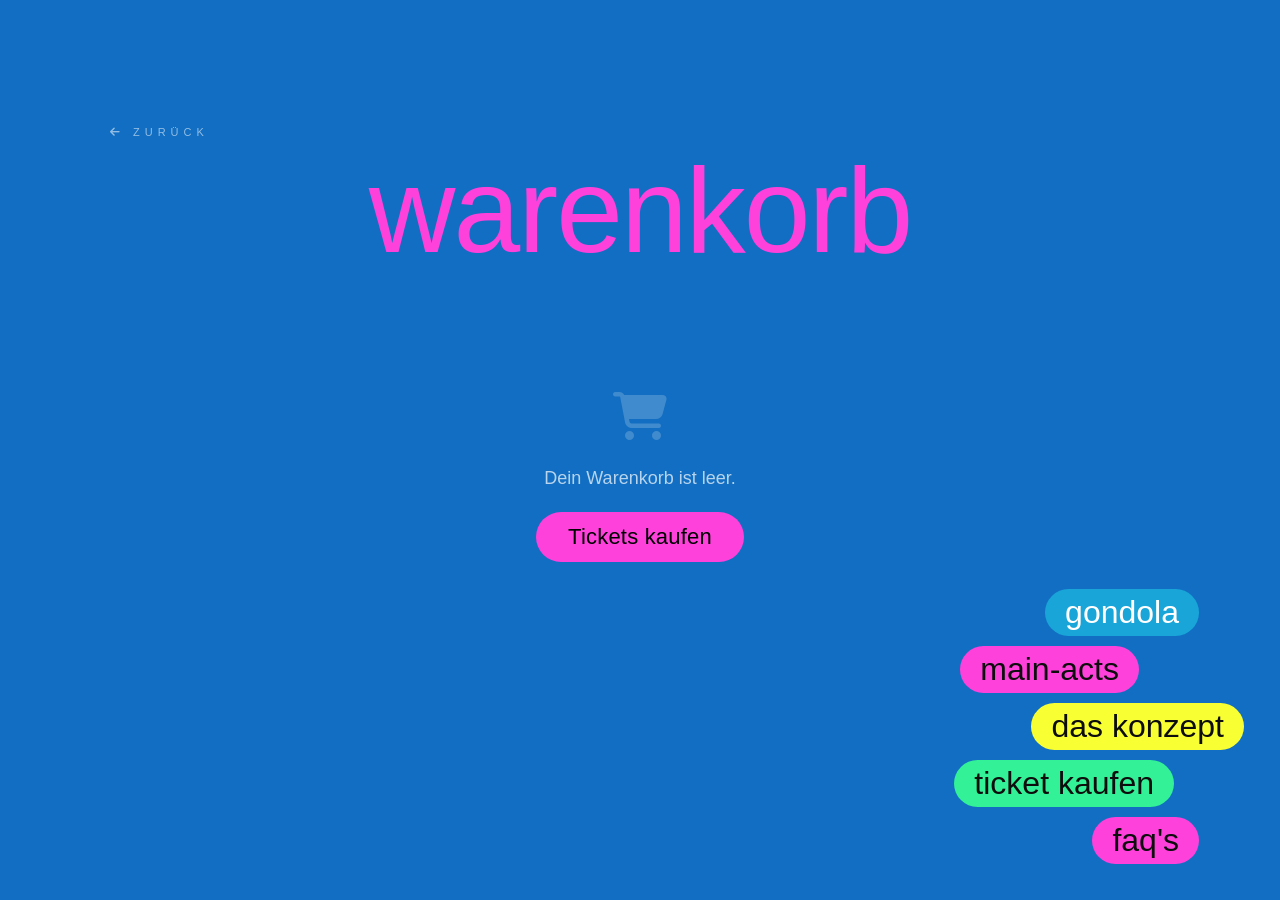
==== commit 4babf4d8: "Cart-File reparieren" ====
--- a/cart.html
+++ b/cart.html
@@ -41,16 +41,16 @@
             </div>
 
             <!-- EMPTY STATE -->
-            <div class="cart-empty" id="cartEmpty">
+            <div class="cart-empty hidden" id="cartEmpty">
                 <div class="cart-empty__icon">
                     <i class="fa fa-shopping-cart"></i>
                 </div>
                 <p class="cart-empty__text">Dein Warenkorb ist leer.</p>
-                <a href="index.html#ticket" class="cart-empty__btn">Tickets kaufen</a>
+                <button onclick="addTicket()" class="cart-empty__btn">Tickets kaufen</button>
             </div>
 
             <!-- CART CONTENT (visible when items exist) -->
-            <div class="cart-content" id="cartContent">
+            <div class="cart-content hidden" id="cartContent">
 
                 <!-- LEFT: Items + Summary -->
                 <div class="cart-left">
@@ -235,7 +235,7 @@
         </div>
     </main>
 
-    <script src="cart.js"></script>
+    <script src="scripts/cart.js"></script>
 
 </body>
 </html>
--- a/stylesheets/style.css
+++ b/stylesheets/style.css
@@ -1,3 +1,59 @@
+/* ============================================
+   GONDOLA WEBSITE - MAIN STYLESHEET
+   stylesheets/style.css
+   
+   Global styles, reset, and shared components.
+   See other stylesheets for section-specific styles:
+   - navigation.css     → Navigation sidebar
+   - lineup.css         → Artist line-up section
+   - ticket.css         → Ticket purchase section
+   - faq.css            → FAQ + info section
+   - artist.css         → Artist detail pages
+   - cart.css           → Shopping cart page
+   
+   COLOR PALETTE (consolidated):
+   - Blue:      #1AA5D9 (sky), #116EC2 (primary)
+   - Pink:      #FE41DB (accent, headliners)
+   - Yellow:    #F8FF33 (highlight)
+   - Green:     #32F196 (accent)
+   - Cream:     #fff8f0 (section background)
+   - Dark:      #0d0d0d (text)
+   
+   TYPOGRAPHY:
+   - Display:   please-vf, Bebas Neue (brand)
+   - Body:      DM Sans, 'Elza' (content)
+   
+   ANIMATIONS:
+   - Ease:      cubic-bezier(0.22, 1, 0.36, 1)
+   - Duration:  0.6s–0.7s (reveals)
+   ============================================ */
+
+:root {
+    --color-sky: #1AA5D9;
+    --color-primary: #116EC2;
+    --color-pink: #FE41DB;
+    --color-yellow: #F8FF33;
+    --color-green: #32F196;
+    --color-cream: #fff8f0;
+    --color-text: #0d0d0d;
+    --color-text-muted: rgba(0, 0, 0, 0.6);
+    --color-text-body: rgba(0, 0, 0, 0.72);
+    --accent-pink: var(--color-pink);
+    --info-bg: var(--color-cream);
+    --info-title: var(--color-primary);
+    --faq-yellow: var(--color-yellow);
+    --faq-blue: var(--color-sky);
+    --faq-green: var(--color-green);
+    --faq-panel-default: #fffdf0;
+    --faq-panel-blue: #eefaff;
+    --faq-panel-green: #effff8;
+    --radius-lg: 24px;
+    --radius-md: 20px;
+    --ease-smooth: cubic-bezier(0.22, 1, 0.36, 1);
+    --font-display: please-vf, 'Bebas Neue', sans-serif;
+    --font-ui: 'Elza', 'DM Sans', sans-serif;
+}
+
 /* ============================================
    RESET & GLOBAL
    ============================================ */
@@ -26,7 +82,7 @@
 
 
 /* ============================================
-   HERO SECTION (Partnerin – unverändert)
+   HERO SECTION
    ============================================ */
 
 .hero {
@@ -99,7 +155,7 @@
 }
 
 /* ============================================
-   GONDELA / CABLE CARS
+   GONDOLA / CABLE CARS ANIMATION
    ============================================ */
 
 .cable-line {
@@ -157,30 +213,6 @@
 }
 
 /* ============================================
-   INFO BLOCK
-   ============================================ */
-
-
-
-
-
-
-
-
-
-
-
-
-
-
-
-
-
-
-
-
-
-/* ============================================
    ANIMATIONS
    ============================================ */
 
@@ -260,66 +292,6 @@
     }
 }
 
-
-
-
-
-
-/* ============================================
-   SCROLL-HINWEIS SECTION
-   ============================================ */
-
-.scroll-hint {
-    position: relative;
-    width: 100%;
-    min-height: 100vh;
-    padding: 60px 20px;
-    display: flex;
-    flex-direction: column;
-    align-items: center;
-    justify-content: center;
-    background-color: #ffffff;
-    text-align: center;
-    z-index: 10;
-}
-
-.scroll-hint h2 {
-    font-size: clamp(28px, 5vw, 48px);
-    font-weight: 900;
-    color: #107DFE;
-    margin-bottom: 16px;
-    letter-spacing: -0.5px;
-}
-
-.scroll-hint p {
-    font-size: clamp(14px, 2vw, 20px);
-    color: #666666;
-    margin-bottom: 40px;
-    max-width: 600px;
-}
-
-.scroll-arrow {
-    margin-top: 20px;
-    color: #107DFE;
-    animation: bounceArrow 2s infinite;
-}
-
-.scroll-arrow svg {
-    display: block;
-}
-
-@keyframes bounceArrow {
-
-    0%,
-    100% {
-        transform: translateY(0);
-    }
-
-    50% {
-        transform: translateY(10px);
-    }
-}
-
 /* ============================================
    ANIMATION & EFFECTS
    ============================================ */
@@ -336,14 +308,6 @@
     }
 }
 
-/* .hero-info {
-    animation: fadeIn 1s ease-out 0.3s both;
-} */
-
-/* .hero-title {
-    animation: fadeIn 1s ease-out 0.6s both;
-} */
-
 .hero-mountain {
     animation: fadeIn 1.2s ease-out 0.9s both;
 }
@@ -391,11 +355,11 @@
 .cart-icon {
     position: fixed;
     top: 24px;
-    right: 24px;
+    right: 48px;
     z-index: 9999;
 
-    width: 48px;
-    height: 48px;
+    width: 64px;
+    height: 64px;
     border-radius: 50%;
 
     display: flex;
@@ -404,10 +368,10 @@
 
     cursor: pointer;
 
-    background: #1AA5D9;
+    background: #FE41DB;
     color: white;
 
-    font-size: 20px;
+    font-size: 28px;
 }
 
 .cart-icon span {
@@ -415,8 +379,8 @@
     top: -5px;
     right: -5px;
 
-    min-width: 18px;
-    height: 18px;
+    min-width: 24px;
+    height: 24px;
 
     background: #107DFE;
     color: white;
@@ -427,6 +391,21 @@
     display: flex;
     align-items: center;
     justify-content: center;
+}
+
+@media (max-width: 768px) {
+    .cart-icon {
+        width: 48px;
+        height: 48px;
+        font-size: 20px;
+        right: 24px;
+    }
+
+    .cart-icon span {
+        min-width: 18px;
+        height: 18px;
+        font-size: 14px;
+    }
 }
 
 .cart {
@@ -451,5 +430,5 @@
 }
 
 .hidden {
-    display: none;
+    display: none !important;
 }
--- a/stylesheets/navigation.css
+++ b/stylesheets/navigation.css
@@ -1,3 +1,12 @@
+/* ============================================
+   NAVIGATION STYLES
+   stylesheets/navigation.css
+   
+   Right-side sticky navigation with color-coded
+   section pills that highlight as user scrolls.
+   Responsive: collapses to bottom center on mobile.
+   ============================================ */
+
 .gondola-nav {
     position: fixed;
     bottom: 36px;
@@ -7,35 +16,39 @@
     flex-direction: column;
     align-items: flex-end;
     gap: 10px;
-    pointer-events: none;
+    pointer-events: none; /* Allow clicks to pass through; children override */
 }
 
+/* Individual nav pill button */
 .nav-pill {
     pointer-events: all;
     display: inline-flex;
     align-items: center;
     padding: 5px 20px;
     border-radius: 100px;
-    font-family: please-vf, 'Bebas Neue', sans-serif;
+    font-family: var(--font-display);
     font-size: 32px;
     font-weight: 300;
-    color: #0d0d0d;
+    color: var(--color-text);
     text-decoration: none;
     white-space: nowrap;
     cursor: pointer;
     transition: transform 0.2s cubic-bezier(0.34, 1.56, 0.64, 1), filter 0.2s ease;
 }
 
+/* Click feedback */
 .nav-pill:active {
     transform: scale(0.97);
 }
 
+/* Active state: highlight as user scrolls to section */
 .nav-pill.is-active {
     text-transform: uppercase;
 }
 
+/* Color-coded pills for each section */
 .nav-pill--logo {
-    background: #1AA5D9;
+    background: var(--color-sky);
     color: #ffffff;
     border-radius: 200px;
     padding: 5px 20px;
@@ -43,25 +56,26 @@
 }
 
 .nav-pill--acts {
-    background: #FE41DB;
+    background: var(--color-pink);
     margin-right: 105px;
 }
 
 .nav-pill--ticket {
-    background: #32F196;
+    background: var(--color-green);
     margin-right: 70px;
 }
 
 .nav-pill--gondel {
-    background: #F8FF33;
+    background: var(--color-yellow);
     margin-right: 0px;
 }
 
 .nav-pill--faq {
-    background: #FE41DB;
+    background: var(--color-pink);
     margin-right: 45px;
 }
 
+/* Mobile: collapse navigation to bottom center */
 @media (max-width: 768px) {
     .gondola-nav {
         bottom: 20px;
@@ -96,22 +110,22 @@
     }
     
     .nav-pill--logo:hover {
-        filter: drop-shadow(0 0 8px #1AA5D9) drop-shadow(0 0 22px rgba(26, 165, 217, 0.6));
+        filter: drop-shadow(0 0 8px var(--color-sky)) drop-shadow(0 0 22px rgba(26, 165, 217, 0.6));
     }
     
     .nav-pill--acts:hover {
-        filter: drop-shadow(0 0 8px #FE41DB) drop-shadow(0 0 22px rgba(254, 65, 219, 0.6));
+        filter: drop-shadow(0 0 8px var(--color-pink)) drop-shadow(0 0 22px rgba(254, 65, 219, 0.6));
     }
     
     .nav-pill--ticket:hover {
-        filter: drop-shadow(0 0 8px #32F196) drop-shadow(0 0 22px rgba(50, 241, 150, 0.6));
+        filter: drop-shadow(0 0 8px var(--color-green)) drop-shadow(0 0 22px rgba(50, 241, 150, 0.6));
     }
     
     .nav-pill--gondel:hover {
-        filter: drop-shadow(0 0 8px #F8FF33) drop-shadow(0 0 22px rgba(248, 255, 51, 0.6));
+        filter: drop-shadow(0 0 8px var(--color-yellow)) drop-shadow(0 0 22px rgba(248, 255, 51, 0.6));
     }
     
     .nav-pill--faq:hover {
-        filter: drop-shadow(0 0 8px #FE41DB) drop-shadow(0 0 22px rgba(254, 65, 219, 0.6));
+        filter: drop-shadow(0 0 8px var(--color-pink)) drop-shadow(0 0 22px rgba(254, 65, 219, 0.6));
     }
 }
--- a/stylesheets/cart.css
+++ b/stylesheets/cart.css
@@ -1,29 +1,15 @@
-/* ═══════════════════════════════════════
-   CART PAGE
-   Design-System orientiert an ticket.css
-   ─────────────────────────────────────
-   Farben:
-     Background    #116EC2
-     Akzent Pink   #FE41DB
-     Akzent Gelb   #F8FF33
-     Akzent Grün   #32F196
-     Akzent Blau   #1AA5D9
-     Dunkel        #0d0d0d
-     Weiss         #ffffff
-   ─────────────────────────────────────
-   Typografie:
-     H1 Titel      please-vf, 900, 64px, lowercase
-     H2            please-display-vf, 500, 48px
-     H3            please-display-vf, 500, 36px
-     H4            please-display-vf, 500, 24px
-     Paragraph     Elza, 400, 18px, lh 1.5
-     Small         Elza, 400, 11px, ls 5px, uppercase
-   ═══════════════════════════════════════ */
+/* ============================================
+   CART PAGE STYLES
+   stylesheets/cart.css
+   
+   Cart page-specific layout and checkout styling.
+   Shared design tokens are defined in style.css.
+   ============================================ */
 
 /* ── Base ── */
 .cart-page,
 .cart-page * {
-    font-family: 'Elza', 'DM Sans', sans-serif;
+    font-family: var(--font-ui);
     font-weight: 400;
 }
 
@@ -34,7 +20,7 @@
 .cart-page {
     width: 100%;
     min-height: 100vh;
-    background-color: #116EC2;
+    background-color: var(--color-primary);
     display: flex;
     align-items: flex-start;
     justify-content: center;
@@ -72,7 +58,7 @@
     gap: 8px;
     color: rgba(255,255,255,0.55);
     text-decoration: none;
-    font-family: 'Elza', 'DM Sans', sans-serif;
+    font-family: var(--font-ui);
     font-size: 11px;
     font-weight: 400;
     letter-spacing: 5px;
@@ -80,15 +66,15 @@
     align-self: flex-start;
     transition: color 0.2s;
 }
-.cart-back:hover { color: #F8FF33; }
-
-/* H1 — please-vf Heavy 64px lowercase */
+.cart-back:hover { color: var(--color-yellow); }
+
+/* H1 — display font Heavy 64px lowercase */
 .cart-title {
-    font-family: please-vf, 'Bebas Neue', sans-serif;
+    font-family: var(--font-display);
     font-size: clamp(48px, 10vw, 120px);
     font-weight: 500;
     line-height: 1;
-    color: #FE41DB;
+    color: var(--color-pink);
     letter-spacing: -2px;
     text-transform: lowercase;
     margin: 0;
@@ -109,7 +95,7 @@
     color: rgba(255,255,255,0.2);
 }
 .cart-empty__text {
-    font-family: 'Elza', 'DM Sans', sans-serif;
+    font-family: var(--font-ui);
     font-weight: 400;
     font-size: 18px;
     line-height: 1.5;
@@ -117,19 +103,22 @@
 }
 .cart-empty__btn {
     display: inline-block;
-    background: #FE41DB;
+    background: var(--color-pink);
     color: #000;
-    font-family: please-vf, 'Bebas Neue', sans-serif;
+    font-family: var(--font-display);
     font-weight: 300;
     font-size: 22px;
     padding: 12px 32px;
     border-radius: 100px;
+    border: none;
+    outline: none;
     text-decoration: none;
     transition: filter 0.2s, transform 0.15s;
     letter-spacing: 0.2px;
+    cursor: pointer;
 }
 .cart-empty__btn:hover {
-    filter: drop-shadow(0 0 3px #FE41DB) drop-shadow(0 0 7px #FE41DB);
+    filter: drop-shadow(0 0 3px var(--color-pink)) drop-shadow(0 0 7px var(--color-pink));
     transform: scale(1.04);
 }
 
@@ -153,9 +142,9 @@
    LEFT COLUMN
    ───────────────────────────────────── */
 
-/* Section title — Elza uppercase tracking (wie ticket-eyebrow) */
+/* Section title — UI font uppercase tracking (wie ticket-eyebrow) */
 .cart-section-title {
-    font-family: 'Elza', 'DM Sans', sans-serif;
+    font-family: var(--font-ui);
     font-size: 11px;
     font-weight: 400;
     letter-spacing: 5px;
@@ -166,7 +155,7 @@
 
 /* Items block — weisser Karten-Look wie ticket-card */
 .cart-items-block {
-    background: #0d0d0d;
+    background: var(--color-text);
     border-radius: 24px;
     padding: clamp(20px, 4vw, 36px);
     margin-bottom: 16px;
@@ -196,7 +185,7 @@
 .cart-item__info { flex: 1; }
 
 .cart-item__name {
-    font-family: 'Elza', 'DM Sans', sans-serif;
+    font-family: var(--font-ui);
     font-weight: 400;
     font-size: 18px;
     line-height: 1.5;
@@ -204,7 +193,7 @@
     margin: 0 0 4px;
 }
 .cart-item__sub {
-    font-family: 'Elza', 'DM Sans', sans-serif;
+    font-family: var(--font-ui);
     font-size: 11px;
     font-weight: 400;
     letter-spacing: 4px;
@@ -231,7 +220,7 @@
 .cart-item__qty-btn:hover { background: rgba(255,255,255,0.1); border-color: rgba(255,255,255,0.4); }
 
 .cart-item__qty-num {
-    font-family: please-vf, sans-serif;
+    font-family: var(--font-display);
     font-weight: 500;
     font-size: 24px;
     color: #fff;
@@ -241,7 +230,7 @@
 }
 
 .cart-item__price {
-    font-family: please-vf, sans-serif;
+    font-family: var(--font-display);
     font-weight: 500;
     font-size: 28px;
     color: #fff;
@@ -260,7 +249,7 @@
     padding: 4px;
     transition: color 0.2s;
 }
-.cart-item__remove:hover { color: #FE41DB; }
+.cart-item__remove:hover { color: var(--color-pink); }
 
 /* Summary block */
 .cart-summary-block {
@@ -273,7 +262,7 @@
     display: flex;
     justify-content: space-between;
     align-items: center;
-    font-family: 'Elza', 'DM Sans', sans-serif;
+    font-family: var(--font-ui);
     font-size: 13px;
     font-weight: 400;
     color: rgba(255,255,255,0.8);
@@ -287,7 +276,7 @@
     padding-top: 14px;
 }
 .cart-summary-row--total span:first-child {
-    font-family: 'Elza', 'DM Sans', sans-serif;
+    font-family: var(--font-ui);
     font-size: 11px;
     font-weight: 400;
     letter-spacing: 5px;
@@ -295,10 +284,10 @@
     color: rgba(255,255,255,0.55);
 }
 .cart-summary-row--total span:last-child {
-    font-family: please-vf, 'Bebas Neue', sans-serif;
+    font-family: var(--font-display);
     font-size: clamp(36px, 5vw, 52px);
     font-weight: 500;
-    color: #F8FF33;
+    color: var(--color-yellow);
     letter-spacing: -1px;
     line-height: 1;
 }
@@ -353,7 +342,7 @@
     display: flex;
     align-items: center;
     justify-content: center;
-    font-family: 'Elza', 'DM Sans', sans-serif;
+    font-family: var(--font-ui);
     font-size: 12px;
     font-weight: 400;
     color: rgba(0,0,0,0.5);
@@ -361,9 +350,9 @@
     transition: all 0.3s;
 }
 .cart-step--active .cart-step__num {
-    background: #116EC2;
-    color: #F8FF33;
-    border-color: #116EC2;
+    background: var(--color-primary);
+    color: var(--color-yellow);
+    border-color: var(--color-primary);
 }
 .cart-step--done .cart-step__num {
     background: rgba(0,0,0,0.08);
@@ -372,7 +361,7 @@
 }
 
 .cart-step__label {
-    font-family: 'Elza', 'DM Sans', sans-serif;
+    font-family: var(--font-ui);
     font-size: 10px;
     font-weight: 400;
     letter-spacing: 3px;
@@ -380,7 +369,7 @@
     color: rgba(0,0,0,0.35);
     white-space: nowrap;
 }
-.cart-step--active .cart-step__label { color: #116EC2; }
+.cart-step--active .cart-step__label { color: var(--color-primary); }
 
 .cart-step__line {
     flex: 1;
@@ -396,7 +385,7 @@
 
 .form-label {
     display: block;
-    font-family: 'Elza', 'DM Sans', sans-serif;
+    font-family: var(--font-ui);
     font-size: 10px;
     font-weight: 400;
     letter-spacing: 4px;
@@ -410,27 +399,27 @@
     border: 1px solid rgba(0,0,0,0.12);
     border-radius: 10px;
     padding: 12px 14px;
-    font-family: 'Elza', 'DM Sans', sans-serif;
+    font-family: var(--font-ui);
     font-size: 16px;
     font-weight: 400;
-    color: #0d0d0d;
+    color: var(--color-text);
     outline: none;
     transition: border-color 0.2s;
     box-sizing: border-box;
 }
 .form-input::placeholder { color: rgba(0,0,0,0.2); }
-.form-input:focus { border-color: #116EC2; }
-.form-input.error { border-color: #FE41DB; }
+.form-input:focus { border-color: var(--color-primary); }
+.form-input.error { border-color: var(--color-pink); }
 
 .form-row { display: grid; grid-template-columns: 1fr 1fr; gap: 10px; }
 
 .form-error {
-    font-family: 'Elza', 'DM Sans', sans-serif;
+    font-family: var(--font-ui);
     font-size: 11px;
     font-weight: 400;
     letter-spacing: 2px;
     text-transform: uppercase;
-    color: #FE41DB;
+    color: var(--color-pink);
     margin-bottom: 10px;
     min-height: 18px;
 }
@@ -461,7 +450,7 @@
     border: 1.5px solid rgba(0,0,0,0.12);
     border-radius: 100px;
     color: rgba(0,0,0,0.4);
-    font-family: 'Elza', 'DM Sans', sans-serif;
+    font-family: var(--font-ui);
     font-size: 11px;
     font-weight: 700;
     letter-spacing: 3px;
@@ -474,14 +463,14 @@
     transition: all 0.2s;
 }
 .payment-tab:hover {
-    border-color: #116EC2;
-    color: #116EC2;
+    border-color: var(--color-primary);
+    color: var(--color-primary);
 }
 /* Aktiver Tab — wie ticket-date-chip */
 .payment-tab--active {
-    background: #116EC2;
-    border-color: #116EC2;
-    color: #F8FF33;
+    background: var(--color-primary);
+    border-color: var(--color-primary);
+    color: var(--color-yellow);
 }
 .twint-logo { height: 16px; }
 
@@ -509,7 +498,7 @@
     color: rgba(0,0,0,0.2);
 }
 .twint-qr__label {
-    font-family: 'Elza', 'DM Sans', sans-serif;
+    font-family: var(--font-ui);
     font-size: 11px;
     font-weight: 400;
     letter-spacing: 3px;
@@ -524,7 +513,7 @@
     display: block;
     width: 100%;
     text-align: center;
-    font-family: please-vf, 'Bebas Neue', sans-serif;
+    font-family: var(--font-display);
     font-weight: 300;
     font-size: 24px;
     letter-spacing: 0.2px;
@@ -541,15 +530,15 @@
 
 /* Primary — pink wie ticket-btn__shape */
 .cart-btn--primary {
-    background: #FE41DB;
+    background: var(--color-pink);
     color: #000000;
 }
 .cart-btn--primary:hover {
-    filter: drop-shadow(0 0 3px #FE41DB) drop-shadow(0 0 7px #FE41DB);
+    filter: drop-shadow(0 0 3px rgba(254, 65, 219, 0.8)) drop-shadow(0 0 7px var(--color-pink));
 }
 /* Secondary — #1AA5D9 */
 .cart-btn--secondary {
-    background: #1AA5D9;
+    background: var(--color-sky);
     color: #ffffff;
     border: none;
     width: auto;
@@ -557,7 +546,7 @@
     font-size: 18px;
 }
 .cart-btn--secondary:hover {
-    filter: drop-shadow(0 0 3px #1AA5D9) drop-shadow(0 0 7px #1AA5D9);
+    filter: drop-shadow(0 0 3px rgba(26, 165, 217, 0.8)) drop-shadow(0 0 7px var(--color-sky));
 }
 
 .checkout-actions {
@@ -573,7 +562,7 @@
     align-items: center;
     justify-content: center;
     gap: 6px;
-    font-family: 'Elza', 'DM Sans', sans-serif;
+    font-family: var(--font-ui);
     font-size: 9px;
     font-weight: 400;
     letter-spacing: 2px;
@@ -588,29 +577,29 @@
 .confirmation__icon {
     width: 60px;
     height: 60px;
-    background: #F8FF33;
+    background: var(--color-yellow);
     border-radius: 50%;
     display: flex;
     align-items: center;
     justify-content: center;
     font-size: 22px;
-    color: #0d0d0d;
+    color: var(--color-text);
     margin: 0 auto 20px;
 }
 
 /* H1 — Please Display VF Medium 48px */
 .confirmation__title {
-    font-family: 'please-display-vf', sans-serif;
+    font-family: var(--font-display);
     font-size: 48px;
     font-weight: 500;
     line-height: 1.05;
-    color: #0d0d0d;
+    color: var(--color-text);
     letter-spacing: -1px;
     margin: 0 0 12px;
 }
 
 .confirmation__text {
-    font-family: 'Elza', 'DM Sans', sans-serif;
+    font-family: var(--font-ui);
     font-size: 14px;
     font-weight: 400;
     line-height: 1.6;
@@ -628,13 +617,13 @@
 .confirmation__row {
     display: flex;
     justify-content: space-between;
-    font-family: 'Elza', 'DM Sans', sans-serif;
+    font-family: var(--font-ui);
     font-size: 13px;
     font-weight: 400;
     color: rgba(0,0,0,0.4);
     padding: 5px 0;
 }
-.confirmation__row span:last-child { color: #0d0d0d; }
+.confirmation__row span:last-child { color: var(--color-text); }
 
 /* Total — wie ticket-date-chip */
 .confirmation__row--total {
@@ -643,23 +632,23 @@
     padding-top: 10px;
 }
 .confirmation__row--total span:first-child {
-    font-family: 'Elza', 'DM Sans', sans-serif;
+    font-family: var(--font-ui);
     font-size: 11px;
     letter-spacing: 4px;
     text-transform: uppercase;
     color: rgba(0,0,0,0.35);
 }
 .confirmation__row--total span:last-child {
-    font-family: please-vf, 'Bebas Neue', sans-serif;
+    font-family: var(--font-display);
     font-size: 36px;
     font-weight: 500;
-    color: #116EC2;
+    color: var(--color-primary);
     letter-spacing: -1px;
     line-height: 1;
 }
 
 /* ── Utility ── */
-.hidden { display: none !important; }
+/* Global utility .hidden is provided by style.css */
 
 .cart-btn--loading { opacity: 0.6; pointer-events: none; }
 .cart-btn--loading::after { content: ' ●●●'; animation: dots 1.2s infinite; }
